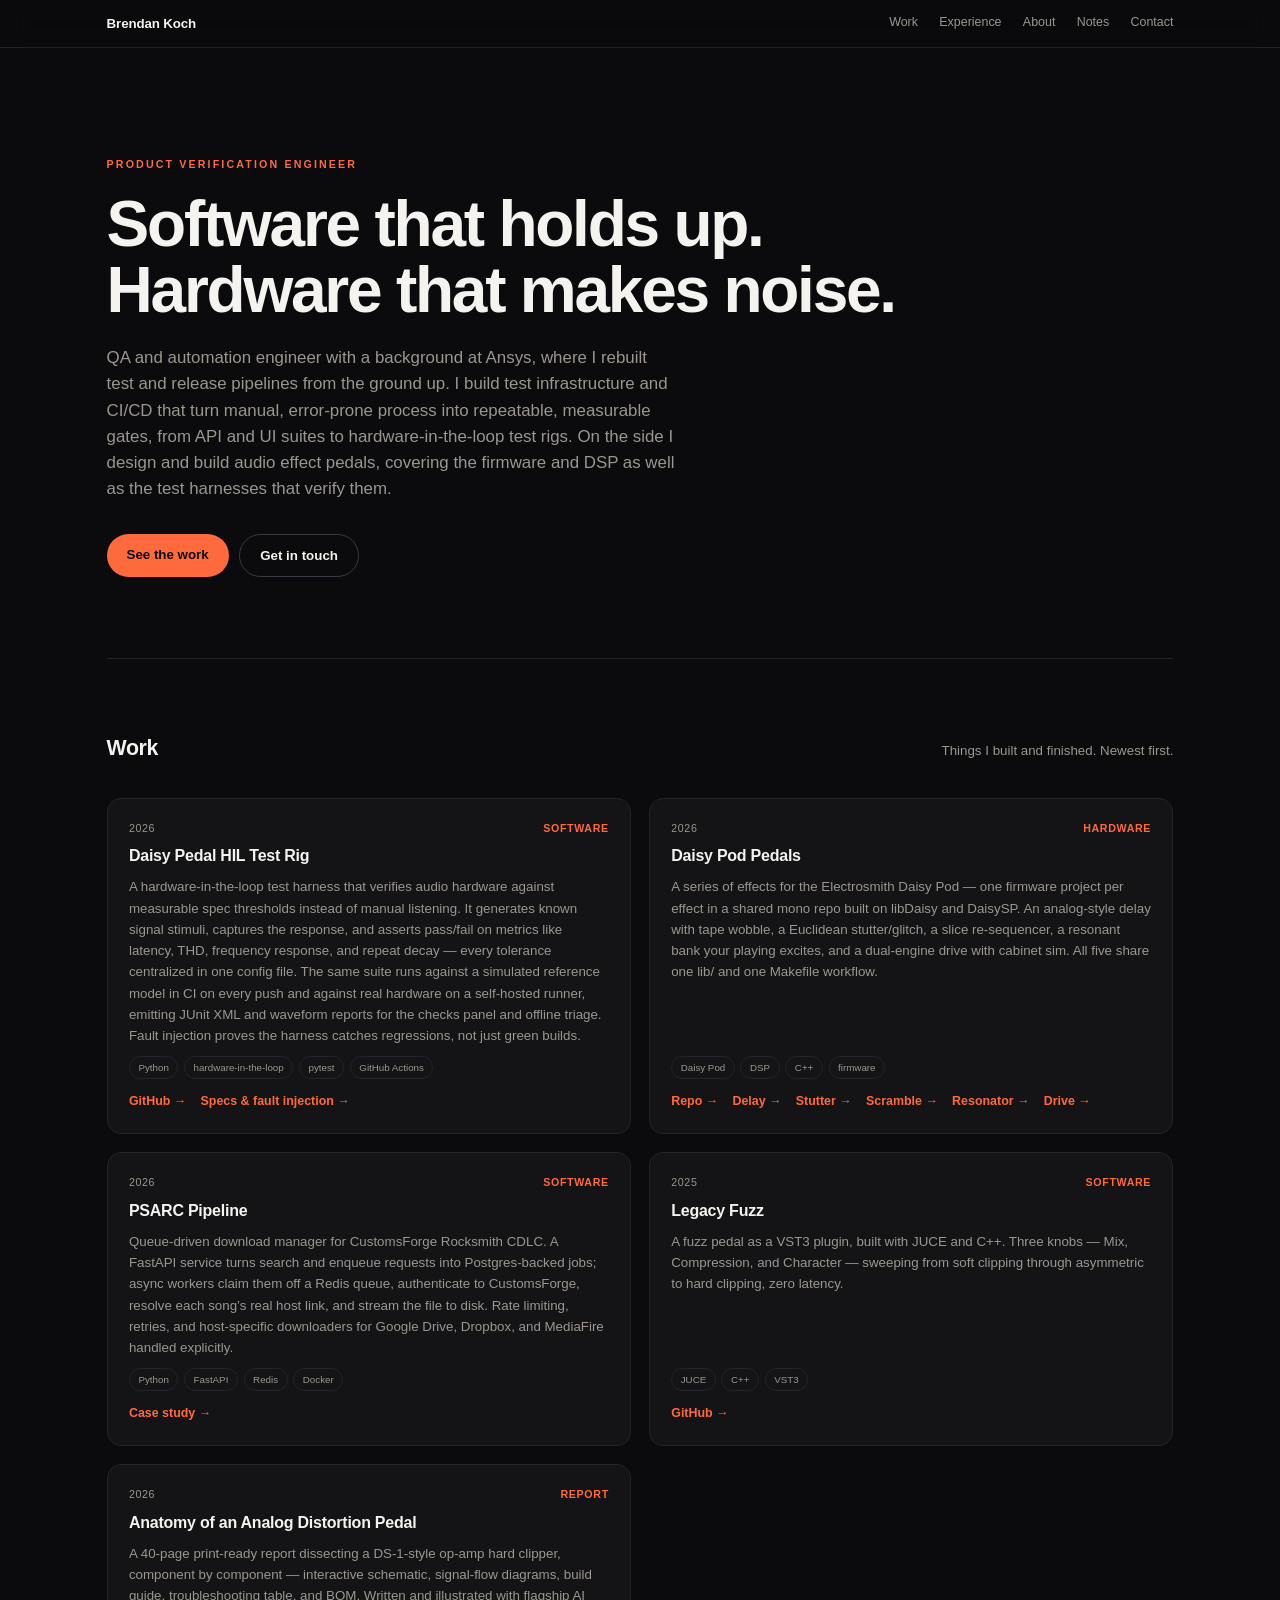
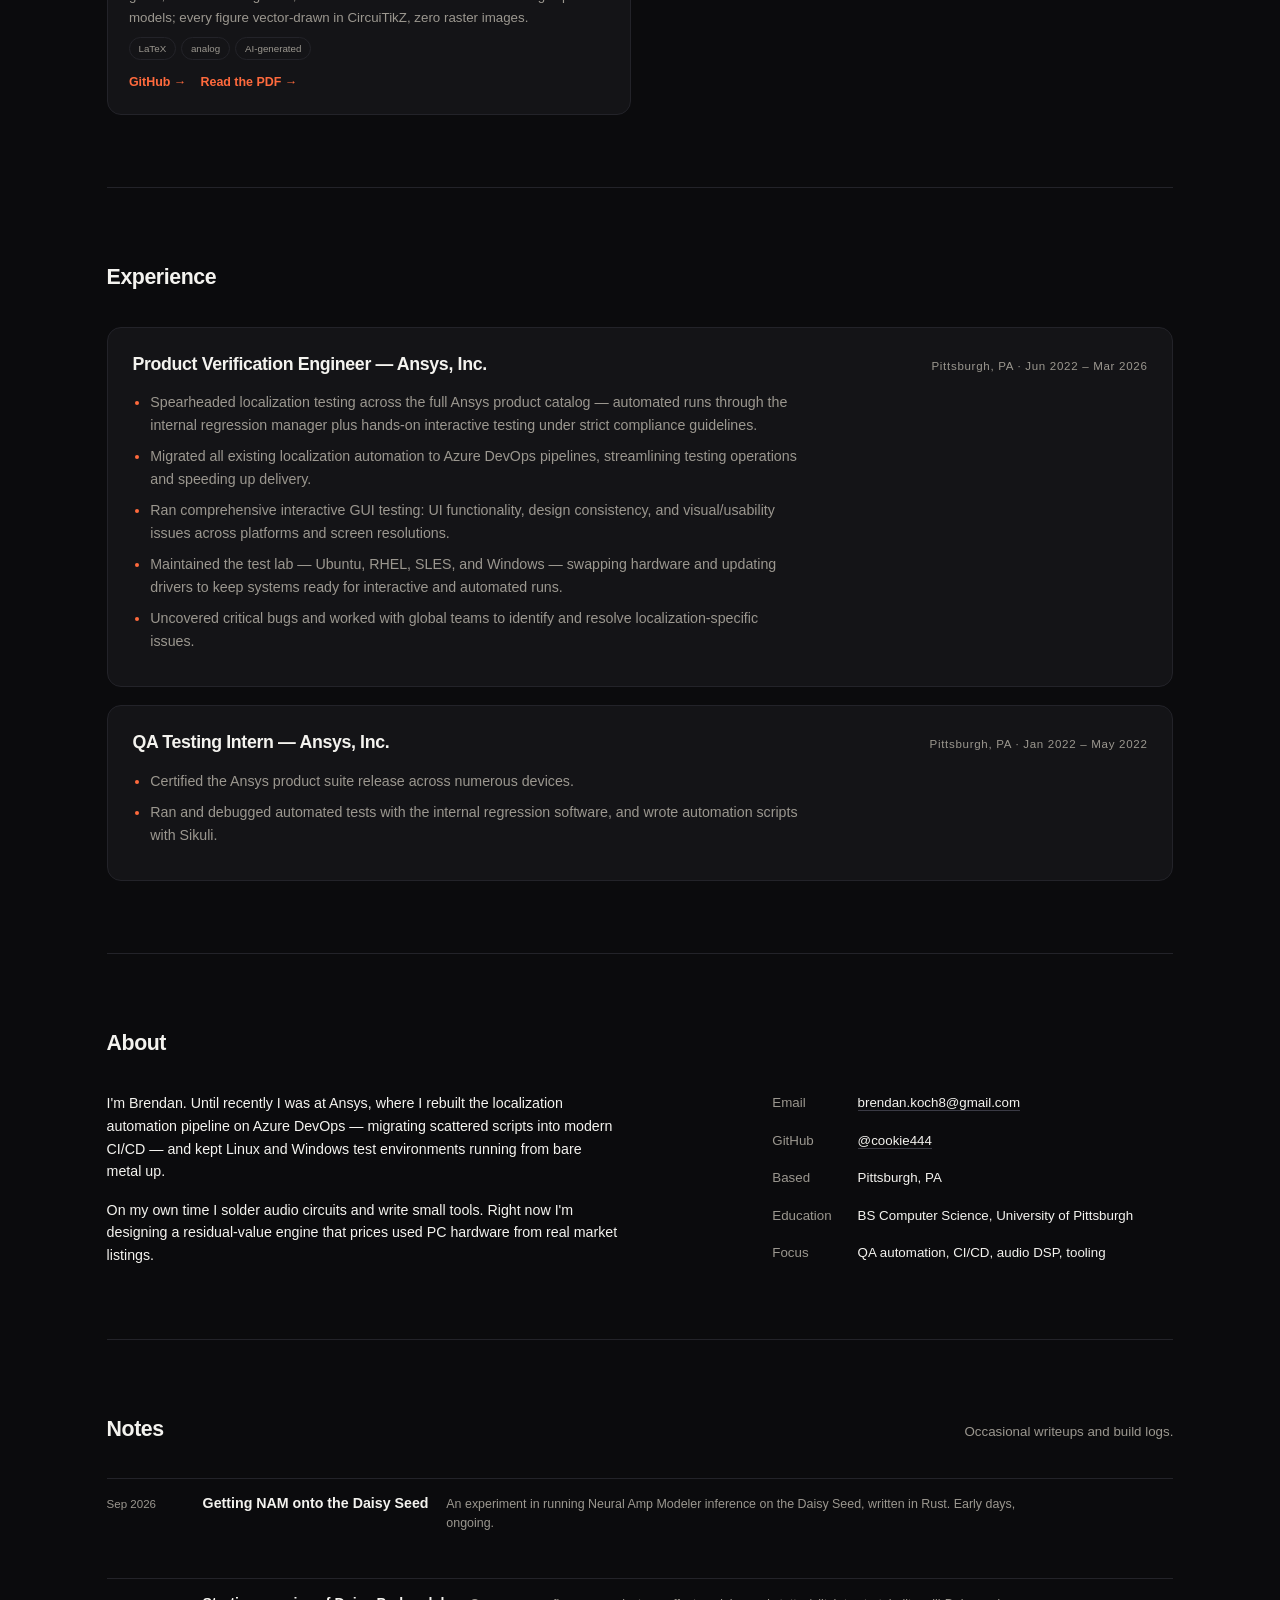
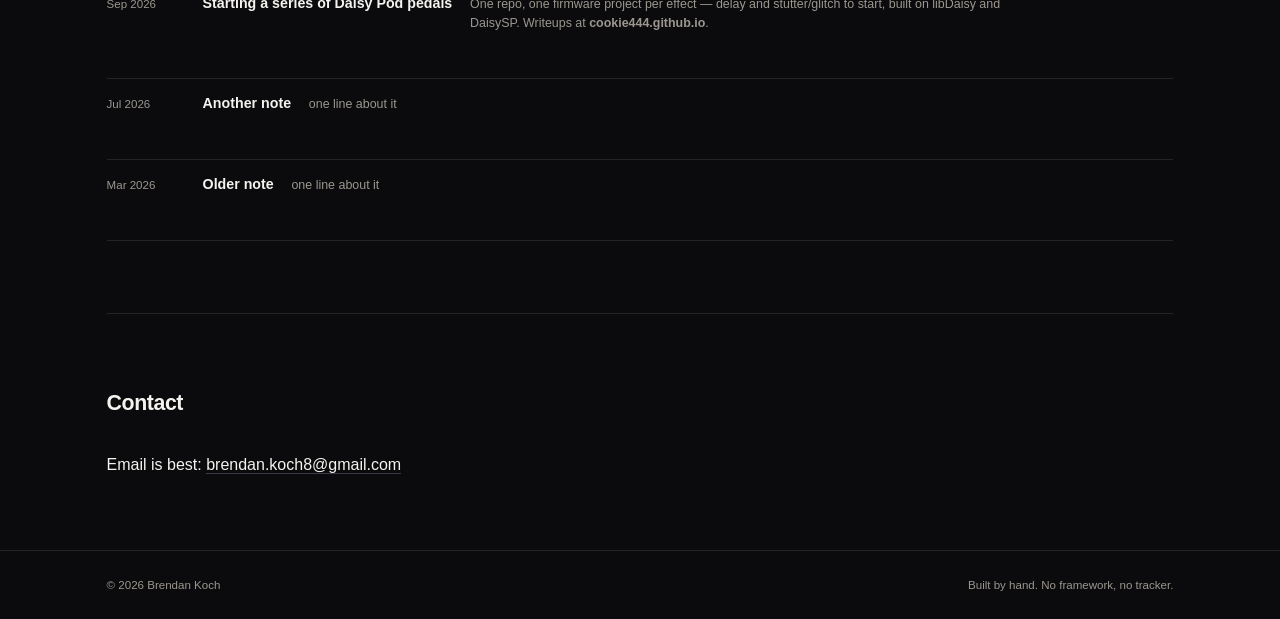
==== index.html @ c6eaf8fc "Add NAM on Daisy Seed note" ====
<!DOCTYPE html>
<html lang="en">
<head>
<meta charset="UTF-8">
<meta name="viewport" content="width=device-width, initial-scale=1">
<title>Brendan Koch</title>
<meta name="description" content="Portfolio of Brendan Koch — QA and automation engineer, pedal builder, toolmaker.">
<link rel="icon" href="data:image/svg+xml,<svg xmlns='http://www.w3.org/2000/svg' viewBox='0 0 32 32'><rect width='32' height='32' rx='7' fill='%23ff6a3d'/><text x='16' y='23' font-size='18' font-family='Arial' font-weight='700' text-anchor='middle' fill='%230b0b0d'>B</text></svg>">
<link rel="stylesheet" href="style.css">
</head>
<body>

<header class="topbar">
  <div class="topbar-inner">
    <a class="brand" href="#top">Brendan Koch</a>
    <nav class="nav">
      <a href="#work">Work</a>
      <a href="#experience">Experience</a>
      <a href="#about">About</a>
      <a href="#notes">Notes</a>
      <a href="#contact">Contact</a>
    </nav>
  </div>
</header>

<main id="top">

  <section class="hero">
    <p class="eyebrow">Product verification engineer</p>
    <h1>Software that holds up.<br>Hardware that makes noise.</h1>
    <p class="sub">QA and automation engineer with a background at Ansys, where I rebuilt test and release pipelines from the ground up. I build test infrastructure and CI/CD that turn manual, error-prone process into repeatable, measurable gates, from API and UI suites to hardware-in-the-loop test rigs. On the side I design and build audio effect pedals, covering the firmware and DSP as well as the test harnesses that verify them.</p>
    <div class="cta">
      <a class="btn solid" href="#work">See the work</a>
      <a class="btn ghost" href="mailto:brendan.koch8@gmail.com">Get in touch</a>
    </div>
  </section>

  <section id="work" class="section">
    <div class="section-head">
      <h2>Work</h2>
      <p class="section-sub">Things I built and finished. Newest first.</p>
    </div>

    <div class="grid">

      <article class="card">
        <div class="card-top">
          <p class="year">2026</p>
          <p class="kind">Software</p>
        </div>
        <h3>Daisy Pedal HIL Test Rig</h3>
        <p class="blurb">A hardware-in-the-loop test harness that verifies audio hardware against measurable spec thresholds instead of manual listening. It generates known signal stimuli, captures the response, and asserts pass/fail on metrics like latency, THD, frequency response, and repeat decay &mdash; every tolerance centralized in one config file. The same suite runs against a simulated reference model in CI on every push and against real hardware on a self-hosted runner, emitting JUnit XML and waveform reports for the checks panel and offline triage. Fault injection proves the harness catches regressions, not just green builds.</p>
        <p class="meta"><span class="tag">Python</span><span class="tag">hardware-in-the-loop</span><span class="tag">pytest</span><span class="tag">GitHub Actions</span></p>
        <p class="links"><a href="https://github.com/cookie444/daisy-pedal-test-harness">GitHub</a><a href="https://github.com/cookie444/daisy-pedal-test-harness/blob/main/README.md">Specs &amp; fault injection</a></p>
      </article>

      <article class="card">
        <div class="card-top">
          <p class="year">2026</p>
          <p class="kind">Hardware</p>
        </div>
        <h3>Daisy Pod Pedals</h3>
        <p class="blurb">A series of effects for the Electrosmith Daisy Pod &mdash; one firmware project per effect in a shared mono repo built on libDaisy and DaisySP. An analog-style delay with tape wobble, a Euclidean stutter/glitch, a slice re-sequencer, a resonant bank your playing excites, and a dual-engine drive with cabinet sim. All five share one lib/ and one Makefile workflow.</p>
        <p class="meta"><span class="tag">Daisy Pod</span><span class="tag">DSP</span><span class="tag">C++</span><span class="tag">firmware</span></p>
        <p class="links"><a href="https://github.com/cookie444/Daisy-Pod-Projects">Repo</a><a href="https://github.com/cookie444/Daisy-Pod-Projects/tree/main/delay">Delay</a><a href="https://github.com/cookie444/Daisy-Pod-Projects/tree/main/stutter-glitch">Stutter</a><a href="https://github.com/cookie444/Daisy-Pod-Projects/tree/main/buffer-scramble">Scramble</a><a href="https://github.com/cookie444/Daisy-Pod-Projects/tree/main/specter-resonator">Resonator</a><a href="https://github.com/cookie444/Daisy-Pod-Projects/tree/main/legacy-harmonic-saturator">Drive</a></p>
      </article>

      <article class="card">
        <div class="card-top">
          <p class="year">2026</p>
          <p class="kind">Software</p>
        </div>
        <h3>PSARC Pipeline</h3>
        <p class="blurb">Queue-driven download manager for CustomsForge Rocksmith CDLC. A FastAPI service turns search and enqueue requests into Postgres-backed jobs; async workers claim them off a Redis queue, authenticate to CustomsForge, resolve each song&rsquo;s real host link, and stream the file to disk. Rate limiting, retries, and host-specific downloaders for Google Drive, Dropbox, and MediaFire handled explicitly.</p>
        <p class="meta"><span class="tag">Python</span><span class="tag">FastAPI</span><span class="tag">Redis</span><span class="tag">Docker</span></p>
        <p class="links"><a href="work/psarc-pipeline.html">Case study</a></p>
      </article>

      <article class="card">
        <div class="card-top">
          <p class="year">2025</p>
          <p class="kind">Software</p>
        </div>
        <h3>Legacy Fuzz</h3>
        <p class="blurb">A fuzz pedal as a VST3 plugin, built with JUCE and C++. Three knobs &mdash; Mix, Compression, and Character &mdash; sweeping from soft clipping through asymmetric to hard clipping, zero latency.</p>
        <p class="meta"><span class="tag">JUCE</span><span class="tag">C++</span><span class="tag">VST3</span></p>
        <p class="links"><a href="https://github.com/cookie444/Legacy-Fuzz">GitHub</a></p>
      </article>

      <article class="card">
        <div class="card-top">
          <p class="year">2026</p>
          <p class="kind">Report</p>
        </div>
        <h3>Anatomy of an Analog Distortion Pedal</h3>
        <p class="blurb">A 40-page print-ready report dissecting a DS-1-style op-amp hard clipper, component by component &mdash; interactive schematic, signal-flow diagrams, build guide, troubleshooting table, and BOM. Written and illustrated with flagship AI models; every figure vector-drawn in CircuiTikZ, zero raster images.</p>
        <p class="meta"><span class="tag">LaTeX</span><span class="tag">analog</span><span class="tag">AI-generated</span></p>
        <p class="links"><a href="https://github.com/cookie444/Interactive-Distortion-Pedal-Build-and-Analysis">GitHub</a><a href="https://github.com/cookie444/Interactive-Distortion-Pedal-Build-and-Analysis/blob/main/main.pdf">Read the PDF</a></p>
      </article>

    </div>
  </section>

  <section id="experience" class="section">
    <div class="section-head">
      <h2>Experience</h2>
    </div>
    <article class="job">
      <div class="job-head">
        <h3>Product Verification Engineer &mdash; Ansys, Inc.</h3>
        <p class="year">Pittsburgh, PA &middot; Jun 2022 &ndash; Mar 2026</p>
      </div>
      <ul class="job-list">
        <li>Spearheaded localization testing across the full Ansys product catalog &mdash; automated runs through the internal regression manager plus hands-on interactive testing under strict compliance guidelines.</li>
        <li>Migrated all existing localization automation to Azure DevOps pipelines, streamlining testing operations and speeding up delivery.</li>
        <li>Ran comprehensive interactive GUI testing: UI functionality, design consistency, and visual/usability issues across platforms and screen resolutions.</li>
        <li>Maintained the test lab &mdash; Ubuntu, RHEL, SLES, and Windows &mdash; swapping hardware and updating drivers to keep systems ready for interactive and automated runs.</li>
        <li>Uncovered critical bugs and worked with global teams to identify and resolve localization-specific issues.</li>
      </ul>
    </article>

    <article class="job">
      <div class="job-head">
        <h3>QA Testing Intern &mdash; Ansys, Inc.</h3>
        <p class="year">Pittsburgh, PA &middot; Jan 2022 &ndash; May 2022</p>
      </div>
      <ul class="job-list">
        <li>Certified the Ansys product suite release across numerous devices.</li>
        <li>Ran and debugged automated tests with the internal regression software, and wrote automation scripts with Sikuli.</li>
      </ul>
    </article>
  </section>

  <section id="about" class="section">
    <div class="section-head">
      <h2>About</h2>
    </div>
    <div class="about-cols">
      <div class="prose">
        <p>I'm Brendan. Until recently I was at Ansys, where I rebuilt the localization automation pipeline on Azure DevOps &mdash; migrating scattered scripts into modern CI/CD &mdash; and kept Linux and Windows test environments running from bare metal up.</p>
        <p>On my own time I solder audio circuits and write small tools. Right now I'm designing a residual-value engine that prices used PC hardware from real market listings.</p>
      </div>
      <dl class="facts">
        <div><dt>Email</dt><dd><a href="mailto:brendan.koch8@gmail.com">brendan.koch8@gmail.com</a></dd></div>
        <div><dt>GitHub</dt><dd><a href="https://github.com/cookie444">@cookie444</a></dd></div>
        <div><dt>Based</dt><dd>Pittsburgh, PA</dd></div>
        <div><dt>Education</dt><dd>BS Computer Science, University of Pittsburgh</dd></div>
        <div><dt>Focus</dt><dd>QA automation, CI/CD, audio DSP, tooling</dd></div>
      </dl>
    </div>
  </section>

  <section id="notes" class="section">
    <div class="section-head">
      <h2>Notes</h2>
      <p class="section-sub">Occasional writeups and build logs.</p>
    </div>
    <ul class="notes">
      <!-- ADD: newest first. -->
      <li><span class="date">Sep 2026</span><a href="https://github.com/cookie444/nam-daisy-rs">Getting NAM onto the Daisy Seed</a><span class="sub">An experiment in running Neural Amp Modeler inference on the Daisy Seed, written in Rust. Early days, ongoing.</span></li>
      <li><span class="date">Sep 2026</span><a href="https://github.com/cookie444/Daisy-Pod-Projects">Starting a series of Daisy Pod pedals</a><span class="sub">One repo, one firmware project per effect &mdash; delay and stutter/glitch to start, built on libDaisy and DaisySP. Writeups at <a href="https://cookie444.github.io/">cookie444.github.io</a>.</span></li>
      <li><span class="date">Jul 2026</span><a href="#">Another note</a><span class="sub">one line about it</span></li>
      <li><span class="date">Mar 2026</span><a href="#">Older note</a><span class="sub">one line about it</span></li>
    </ul>
  </section>

  <section id="contact" class="section">
    <div class="section-head">
      <h2>Contact</h2>
    </div>
    <p class="contact-line">Email is best: <a href="mailto:brendan.koch8@gmail.com">brendan.koch8@gmail.com</a></p>
  </section>

</main>

<footer class="footer">
  <div class="footer-inner">
    <p>&copy; 2026 Brendan Koch</p>
    <p>Built by hand. No framework, no tracker.</p>
  </div>
</footer>

<script src="fit.js"></script>
</body>
</html>
---- style.css ----
:root {
  --bg: #0b0b0d;
  --panel: #141417;
  --panel-hover: #17171b;
  --line: #232329;
  --line-bright: #3a3a44;
  --text: #f4f3ef;
  --soft: #9b978f;
  --accent: #ff6a3d;
  --accent-dim: rgba(255, 106, 61, 0.12);
  --sans: -apple-system, BlinkMacSystemFont, "Segoe UI", Roboto, Helvetica, Arial, sans-serif;
  --scale: 1;
  --cols: 3;
}

* { box-sizing: border-box; }

html {
  -webkit-text-size-adjust: 100%;
  font-size: calc(16px * var(--scale, 1));
  scroll-behavior: smooth;
}

body {
  margin: 0;
  background: var(--bg);
  color: var(--text);
  font-family: var(--sans);
  font-size: 1rem;
  line-height: 1.6;
  -webkit-font-smoothing: antialiased;
}

::selection { background: var(--accent-dim); color: var(--accent); }

a {
  color: inherit;
  text-decoration: none;
  transition: color 0.15s ease;
}

a:hover { color: var(--accent); }
a:focus-visible { outline: 2px solid var(--accent); outline-offset: 3px; border-radius: 2px; }

/* ---------- top bar ---------- */

.topbar {
  position: sticky;
  top: 0;
  z-index: 10;
  background: rgba(11, 11, 13, 0.72);
  -webkit-backdrop-filter: blur(14px);
  backdrop-filter: blur(14px);
  border-bottom: 1px solid var(--line);
}

.topbar-inner {
  max-width: 80rem;
  margin: 0 auto;
  padding: 0.9rem clamp(1.25rem, 3vw, 2.5rem);
  display: flex;
  align-items: center;
  justify-content: space-between;
  gap: 1.5rem;
}

.brand {
  font-size: 0.9375rem;
  font-weight: 650;
  letter-spacing: -0.01em;
}

.nav {
  display: flex;
  gap: 1.5rem;
  font-size: 0.875rem;
  color: var(--soft);
}

.nav a:hover { color: var(--text); }

/* ---------- layout ---------- */

main, .footer-inner {
  max-width: 80rem;
  margin: 0 auto;
  padding-left: clamp(1.25rem, 3vw, 2.5rem);
  padding-right: clamp(1.25rem, 3vw, 2.5rem);
}

/* ---------- hero ---------- */

.hero { padding: clamp(5rem, 12vh, 9rem) 0 clamp(4rem, 9vh, 7rem); }

.eyebrow {
  margin: 0 0 1.25rem;
  font-size: 0.75rem;
  font-weight: 600;
  letter-spacing: 0.2em;
  text-transform: uppercase;
  color: var(--accent);
}

h1 {
  margin: 0 0 1.5rem;
  font-size: clamp(2.5rem, 5.5vw, 4.5rem);
  font-weight: 700;
  line-height: 1.04;
  letter-spacing: -0.035em;
}

.sub {
  margin: 0 0 2.25rem;
  max-width: 40rem;
  font-size: 1.1875rem;
  line-height: 1.55;
  color: var(--soft);
}

.cta { display: flex; flex-wrap: wrap; gap: 0.75rem; }

.btn {
  display: inline-block;
  padding: 0.7rem 1.4rem;
  border-radius: 999px;
  font-size: 0.9375rem;
  font-weight: 600;
  transition: background 0.15s ease, border-color 0.15s ease, color 0.15s ease;
}

.btn.solid { background: var(--accent); color: #0b0b0d; }
.btn.solid:hover { background: #ff8260; color: #0b0b0d; }

.btn.ghost { border: 1px solid var(--line-bright); color: var(--text); }
.btn.ghost:hover { border-color: var(--accent); color: var(--accent); }

/* ---------- sections ---------- */

.section {
  padding: clamp(3.5rem, 8vh, 6rem) 0;
  border-top: 1px solid var(--line);
  scroll-margin-top: 4rem;
}

.section-head {
  display: flex;
  align-items: baseline;
  justify-content: space-between;
  gap: 1.5rem;
  margin-bottom: 2.25rem;
}

h2 {
  margin: 0;
  font-size: 1.5rem;
  font-weight: 650;
  letter-spacing: -0.02em;
}

.section-sub { margin: 0; font-size: 0.9375rem; color: var(--soft); }

/* ---------- work grid ---------- */

.grid {
  display: grid;
  grid-template-columns: repeat(var(--cols, 3), minmax(0, 1fr));
  gap: 1.25rem;
}

.card {
  display: flex;
  flex-direction: column;
  gap: 0.65rem;
  background: var(--panel);
  border: 1px solid var(--line);
  border-radius: 14px;
  padding: 1.5rem;
  transition: transform 0.15s ease, border-color 0.15s ease, background 0.15s ease;
}

.card:hover {
  transform: translateY(-3px);
  border-color: var(--line-bright);
  background: var(--panel-hover);
}

.card-top {
  display: flex;
  justify-content: space-between;
  align-items: baseline;
}

.year, .kind {
  margin: 0;
  font-size: 0.75rem;
  letter-spacing: 0.06em;
  color: var(--soft);
}

.kind {
  text-transform: uppercase;
  font-weight: 600;
  color: var(--accent);
}

h3 {
  margin: 0;
  font-size: 1.125rem;
  font-weight: 650;
  letter-spacing: -0.015em;
  line-height: 1.3;
}

.blurb { margin: 0; font-size: 0.9375rem; color: var(--soft); flex: 1; }

.meta {
  display: flex;
  flex-wrap: wrap;
  gap: 0.4rem;
  margin: 0;
}

.tag {
  font-size: 0.6875rem;
  color: var(--soft);
  border: 1px solid var(--line);
  border-radius: 999px;
  padding: 0.2rem 0.6rem;
  white-space: nowrap;
}

.links {
  display: flex;
  gap: 1rem;
  margin: 0.25rem 0 0;
  font-size: 0.875rem;
  font-weight: 600;
}

.links a { color: var(--accent); }
.links a:hover { color: #ff8260; }
.links a::after { content: " \2192"; }

/* ---------- experience ---------- */

.job {
  background: var(--panel);
  border: 1px solid var(--line);
  border-radius: 14px;
  padding: 1.75rem;
}

.job-head {
  display: flex;
  flex-wrap: wrap;
  align-items: baseline;
  justify-content: space-between;
  gap: 0.5rem 1.5rem;
}

.job-head h3 {
  margin: 0;
  font-size: 1.25rem;
  font-weight: 650;
  letter-spacing: -0.02em;
}

.job-head .year {
  margin: 0;
  font-size: 0.8125rem;
  color: var(--soft);
  font-variant-numeric: tabular-nums;
}

.job-list {
  margin: 1.1rem 0 0;
  padding-left: 1.25rem;
  color: var(--soft);
}

.job-list li { margin-bottom: 0.6rem; max-width: 46rem; }
.job-list li::marker { color: var(--accent); }

.job + .job { margin-top: 1.25rem; }

@media (max-width: 560px) {
  .job { padding: 1.25rem; }
}

/* ---------- about ---------- */

.about-cols {
  display: grid;
  grid-template-columns: minmax(0, 1.5fr) minmax(0, 1fr);
  gap: clamp(2rem, 5vw, 5rem);
}

.prose p { margin: 0 0 1.1rem; max-width: 36rem; }
.prose p:last-child { margin-bottom: 0; }

.facts { margin: 0; display: grid; gap: 0.9rem; font-size: 0.9375rem; }
.facts div { display: grid; grid-template-columns: 5rem 1fr; gap: 1rem; }
.facts dt { color: var(--soft); }
.facts dd { margin: 0; }
.facts a { color: var(--text); border-bottom: 1px solid var(--line-bright); }
.facts a:hover { color: var(--accent); border-bottom-color: var(--accent); }

/* ---------- notes ---------- */

.notes { list-style: none; margin: 0; padding: 0; }

.notes li {
  display: flex;
  flex-wrap: wrap;
  align-items: baseline;
  gap: 1.25rem;
  padding: 0.9rem 0;
  border-bottom: 1px solid var(--line);
}

.notes li:first-child { border-top: 1px solid var(--line); }

.notes .date {
  min-width: 5.5rem;
  font-size: 0.8125rem;
  color: var(--soft);
  font-variant-numeric: tabular-nums;
}

.notes a { font-weight: 550; }
.notes .sub { color: var(--soft); font-size: 0.875rem; }

/* ---------- contact ---------- */

.contact-line { margin: 0; font-size: 1.125rem; }
.contact-line a { border-bottom: 1px solid var(--line-bright); }
.contact-line a:hover { border-bottom-color: var(--accent); }

/* ---------- case study pages ---------- */

.case-study .hero { padding-bottom: clamp(2.5rem, 6vh, 4rem); }

.meta-strip {
  display: grid;
  grid-template-columns: repeat(3, minmax(0, 1fr));
  gap: 1.5rem;
  margin: 2.5rem 0 0;
  padding: 1.5rem 0;
  border-top: 1px solid var(--line);
  border-bottom: 1px solid var(--line);
}

.meta-strip dt {
  font-size: 0.75rem;
  font-weight: 600;
  letter-spacing: 0.14em;
  text-transform: uppercase;
  color: var(--soft);
  margin-bottom: 0.3rem;
}

.meta-strip dd { margin: 0; font-size: 0.9375rem; }

.cs-section {
  padding: clamp(2.5rem, 6vh, 4rem) 0;
  border-top: 1px solid var(--line);
}

.cs-section h2 { margin-bottom: 1.25rem; }

.flow {
  background: var(--panel);
  border: 1px solid var(--line);
  border-radius: 14px;
  padding: 1.75rem;
  margin: 0 0 1.5rem;
}

.flow-row {
  display: flex;
  flex-wrap: wrap;
  align-items: center;
  gap: 0.75rem;
}

.node {
  display: inline-block;
  background: var(--bg);
  border: 1px solid var(--line-bright);
  border-radius: 10px;
  padding: 0.6rem 0.9rem;
  font-size: 0.875rem;
  font-weight: 600;
  line-height: 1.35;
  text-align: center;
}

.node-sub { font-weight: 400; font-size: 0.75rem; color: var(--soft); }

.arrow { color: var(--accent); font-weight: 600; }

.flow-note { margin: 1rem 0 0; font-size: 0.875rem; color: var(--soft); }

.code {
  background: var(--panel);
  border: 1px solid var(--line);
  border-radius: 10px;
  padding: 1.1rem 1.25rem;
  overflow-x: auto;
  font-size: 0.8125rem;
  line-height: 1.55;
  margin: 1.25rem 0;
}

.code code {
  font-family: "Cascadia Code", "SF Mono", Consolas, "Courier New", monospace;
  color: #d8d5cd;
}

.prose code {
  font-family: "Cascadia Code", "SF Mono", Consolas, "Courier New", monospace;
  font-size: 0.85em;
  background: var(--panel);
  border: 1px solid var(--line);
  border-radius: 5px;
  padding: 0.1em 0.35em;
}

.prose ul { margin: 0 0 1rem; padding-left: 1.25rem; color: var(--soft); }
.prose li { margin-bottom: 0.6rem; max-width: 38rem; }
.prose li strong, .prose p strong { color: var(--text); font-weight: 600; }

.cs-note {
  border-left: 3px solid var(--accent);
  padding-left: 1rem;
  color: var(--soft);
  font-size: 0.9375rem;
}

.back-link { padding: 0 0 4rem; font-size: 0.9375rem; font-weight: 600; }
.back-link a { color: var(--accent); }
.back-link a:hover { color: #ff8260; }

@media (max-width: 700px) {
  .meta-strip { grid-template-columns: 1fr; gap: 1rem; }
  .flow-row { flex-direction: column; align-items: stretch; }
  .arrow { transform: rotate(90deg); text-align: center; }
  .node { text-align: left; }
}

/* ---------- footer ---------- */

.footer { border-top: 1px solid var(--line); }

.footer-inner {
  display: flex;
  flex-wrap: wrap;
  justify-content: space-between;
  gap: 0.5rem 1.5rem;
  padding-top: 1.75rem;
  padding-bottom: 1.75rem;
  font-size: 0.8125rem;
  color: var(--soft);
}

.footer-inner p { margin: 0; }

/* ---------- narrow / portrait ---------- */

@media (max-width: 860px) {
  .about-cols { grid-template-columns: 1fr; gap: 2.25rem; }
  .section-head { flex-direction: column; gap: 0.5rem; margin-bottom: 1.75rem; }
  .sub { font-size: 1.0625rem; }
}

@media (max-width: 560px) {
  .grid { grid-template-columns: 1fr; }
  .nav { gap: 1rem; }
  .card { padding: 1.25rem; }
}

@media (prefers-reduced-motion: reduce) {
  html { scroll-behavior: auto; }
  * { transition: none !important; }
}
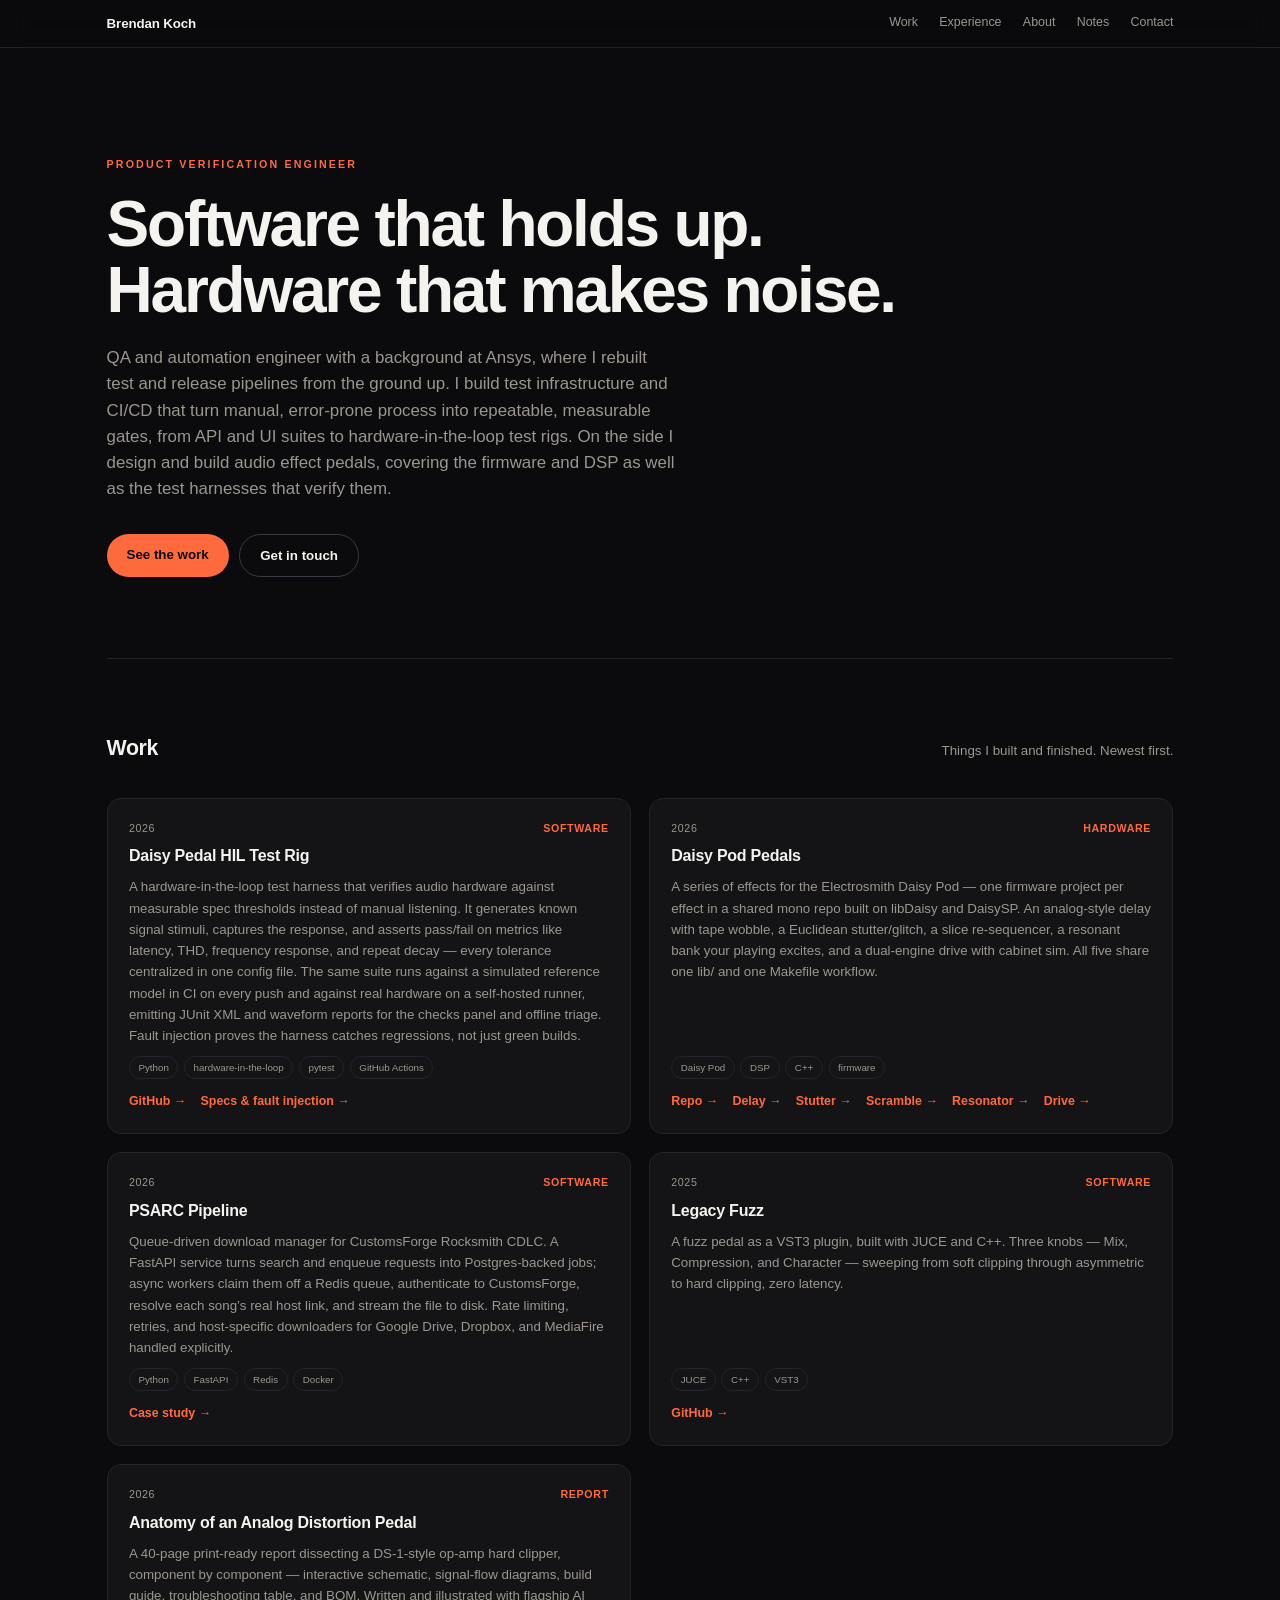
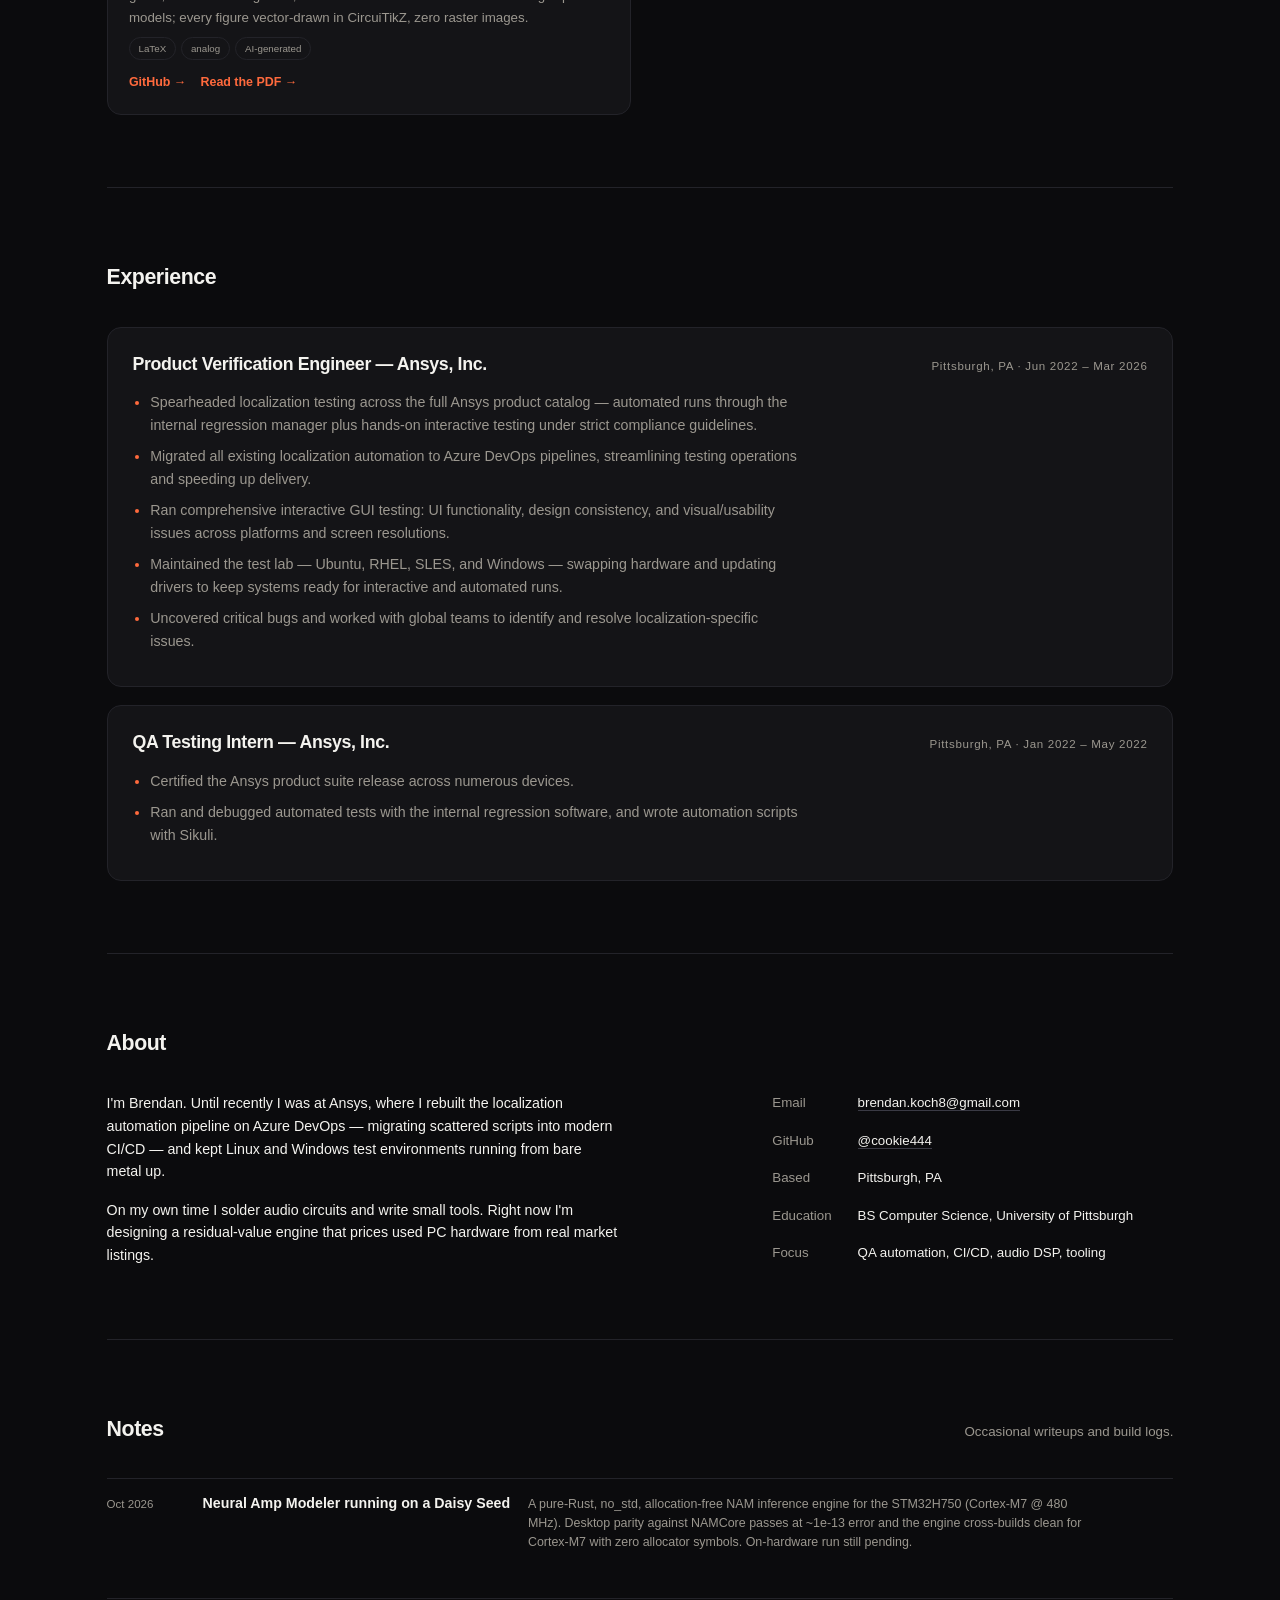
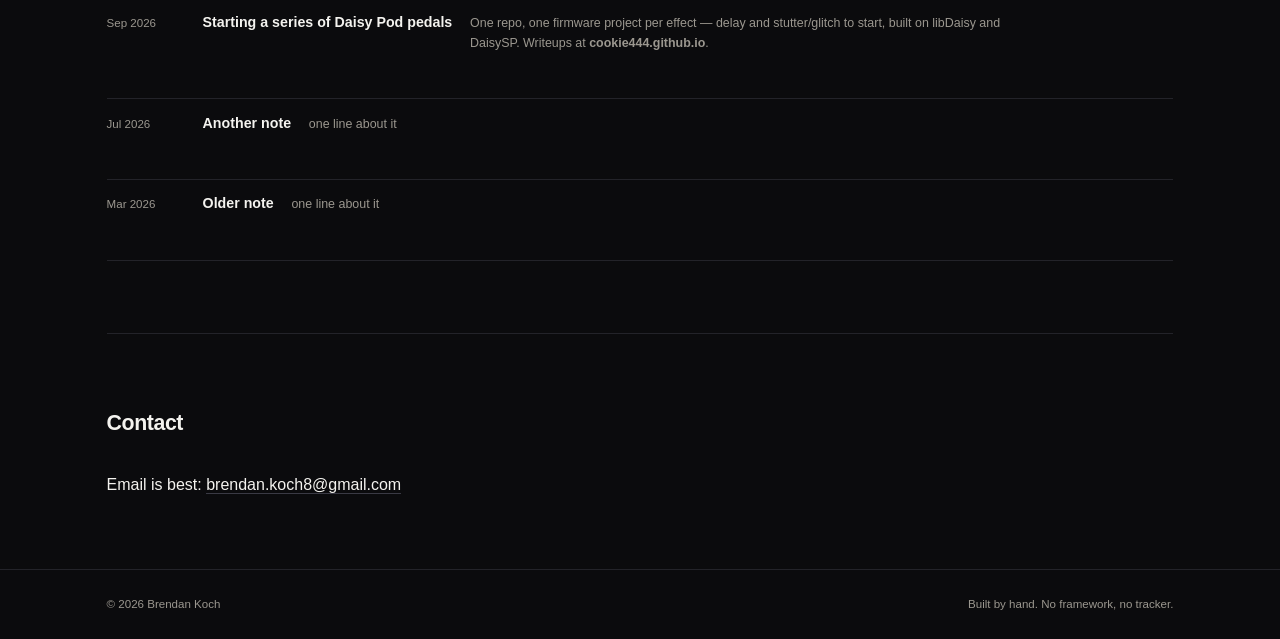
==== commit 09e264ee: "Update NAM-on-Daisy note to latest status" ====
--- a/index.html
+++ b/index.html
@@ -157,7 +157,7 @@
     </div>
     <ul class="notes">
       <!-- ADD: newest first. -->
-      <li><span class="date">Sep 2026</span><a href="https://github.com/cookie444/nam-daisy-rs">Getting NAM onto the Daisy Seed</a><span class="sub">An experiment in running Neural Amp Modeler inference on the Daisy Seed, written in Rust. Early days, ongoing.</span></li>
+      <li><span class="date">Oct 2026</span><a href="https://github.com/cookie444/nam-daisy-rs">Neural Amp Modeler running on a Daisy Seed</a><span class="sub">A pure-Rust, no_std, allocation-free NAM inference engine for the STM32H750 (Cortex-M7 @ 480 MHz). Desktop parity against NAMCore passes at ~1e-13 error and the engine cross-builds clean for Cortex-M7 with zero allocator symbols. On-hardware run still pending.</span></li>
       <li><span class="date">Sep 2026</span><a href="https://github.com/cookie444/Daisy-Pod-Projects">Starting a series of Daisy Pod pedals</a><span class="sub">One repo, one firmware project per effect &mdash; delay and stutter/glitch to start, built on libDaisy and DaisySP. Writeups at <a href="https://cookie444.github.io/">cookie444.github.io</a>.</span></li>
       <li><span class="date">Jul 2026</span><a href="#">Another note</a><span class="sub">one line about it</span></li>
       <li><span class="date">Mar 2026</span><a href="#">Older note</a><span class="sub">one line about it</span></li>
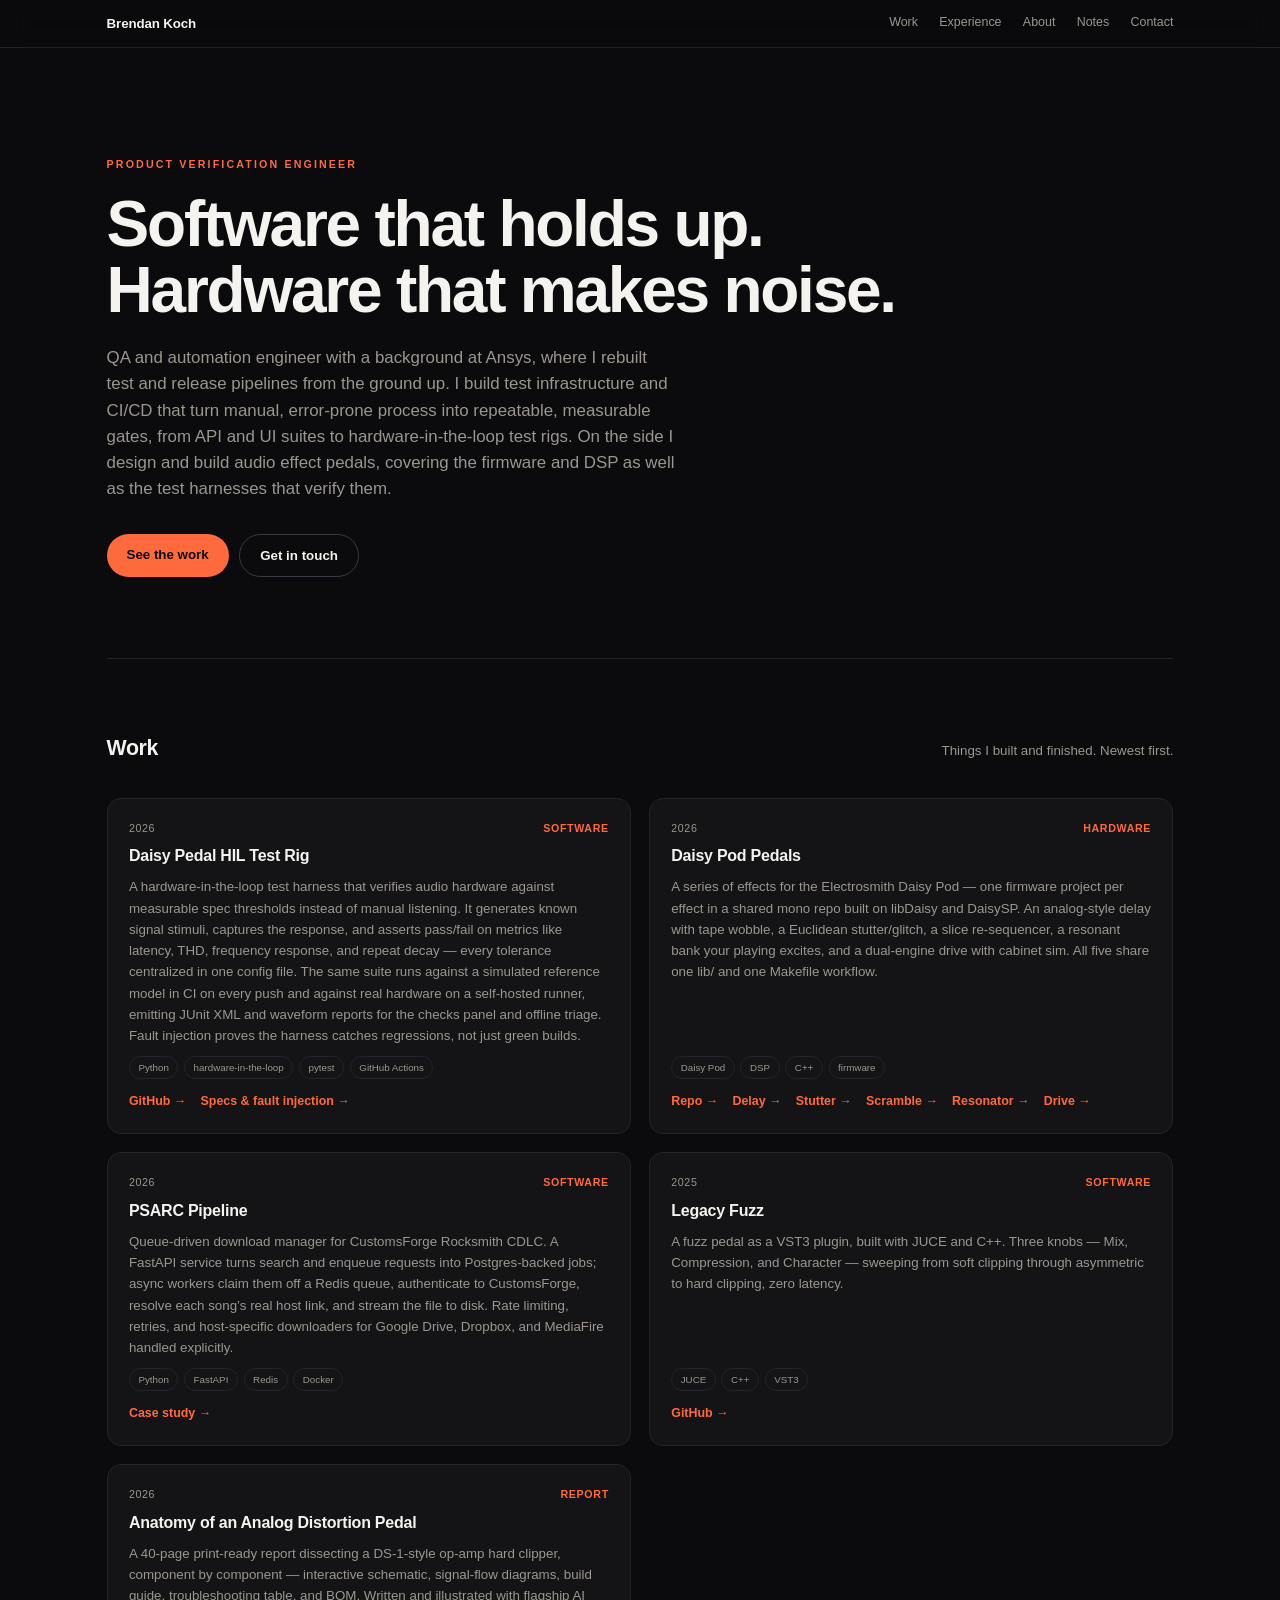
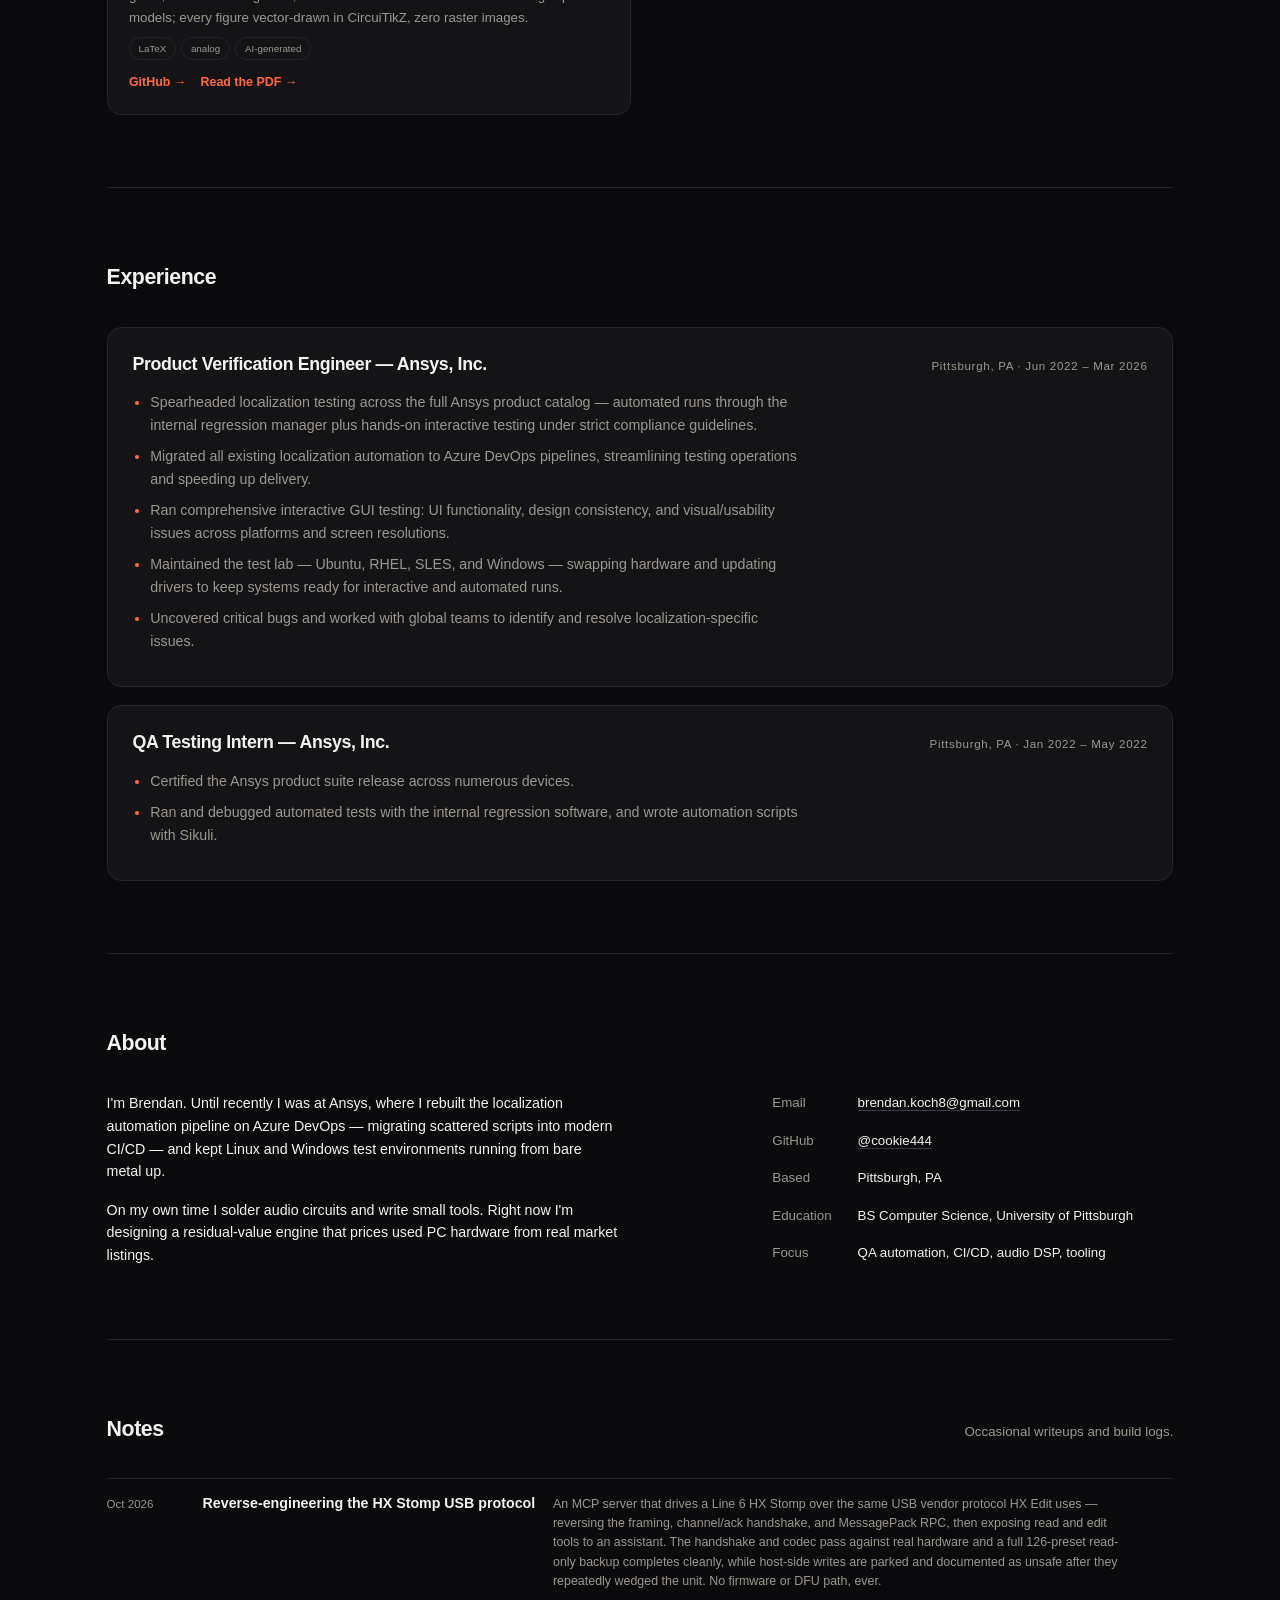
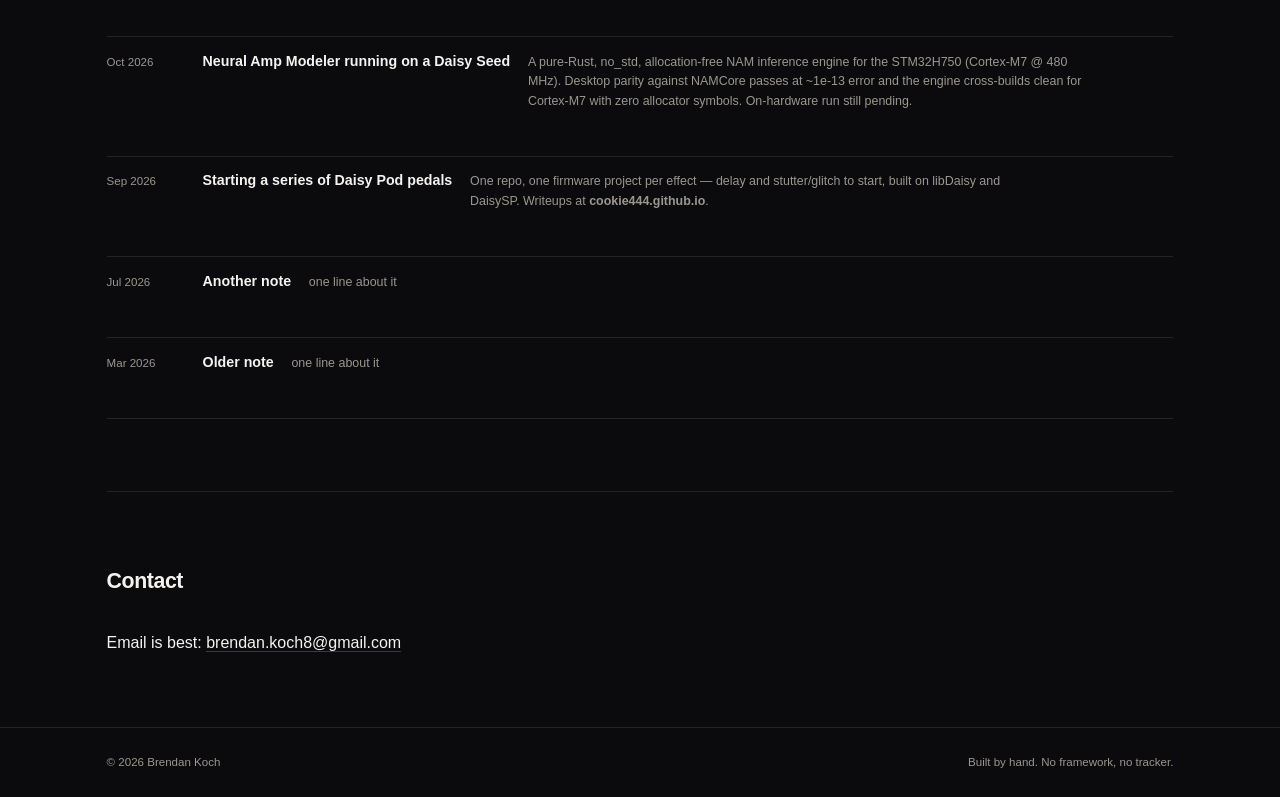
==== commit 781d8348: "Notes: reverse-engineering the HX Stomp USB protocol (MCP server)" ====
--- a/index.html
+++ b/index.html
@@ -157,6 +157,7 @@
     </div>
     <ul class="notes">
       <!-- ADD: newest first. -->
+      <li><span class="date">Oct 2026</span><a href="https://github.com/cookie444/HX-Stomp-MCP">Reverse-engineering the HX Stomp USB protocol</a><span class="sub">An MCP server that drives a Line 6 HX Stomp over the same USB vendor protocol HX Edit uses &mdash; reversing the framing, channel/ack handshake, and MessagePack RPC, then exposing read and edit tools to an assistant. The handshake and codec pass against real hardware and a full 126-preset read-only backup completes cleanly, while host-side writes are parked and documented as unsafe after they repeatedly wedged the unit. No firmware or DFU path, ever.</span></li>
       <li><span class="date">Oct 2026</span><a href="https://github.com/cookie444/nam-daisy-rs">Neural Amp Modeler running on a Daisy Seed</a><span class="sub">A pure-Rust, no_std, allocation-free NAM inference engine for the STM32H750 (Cortex-M7 @ 480 MHz). Desktop parity against NAMCore passes at ~1e-13 error and the engine cross-builds clean for Cortex-M7 with zero allocator symbols. On-hardware run still pending.</span></li>
       <li><span class="date">Sep 2026</span><a href="https://github.com/cookie444/Daisy-Pod-Projects">Starting a series of Daisy Pod pedals</a><span class="sub">One repo, one firmware project per effect &mdash; delay and stutter/glitch to start, built on libDaisy and DaisySP. Writeups at <a href="https://cookie444.github.io/">cookie444.github.io</a>.</span></li>
       <li><span class="date">Jul 2026</span><a href="#">Another note</a><span class="sub">one line about it</span></li>
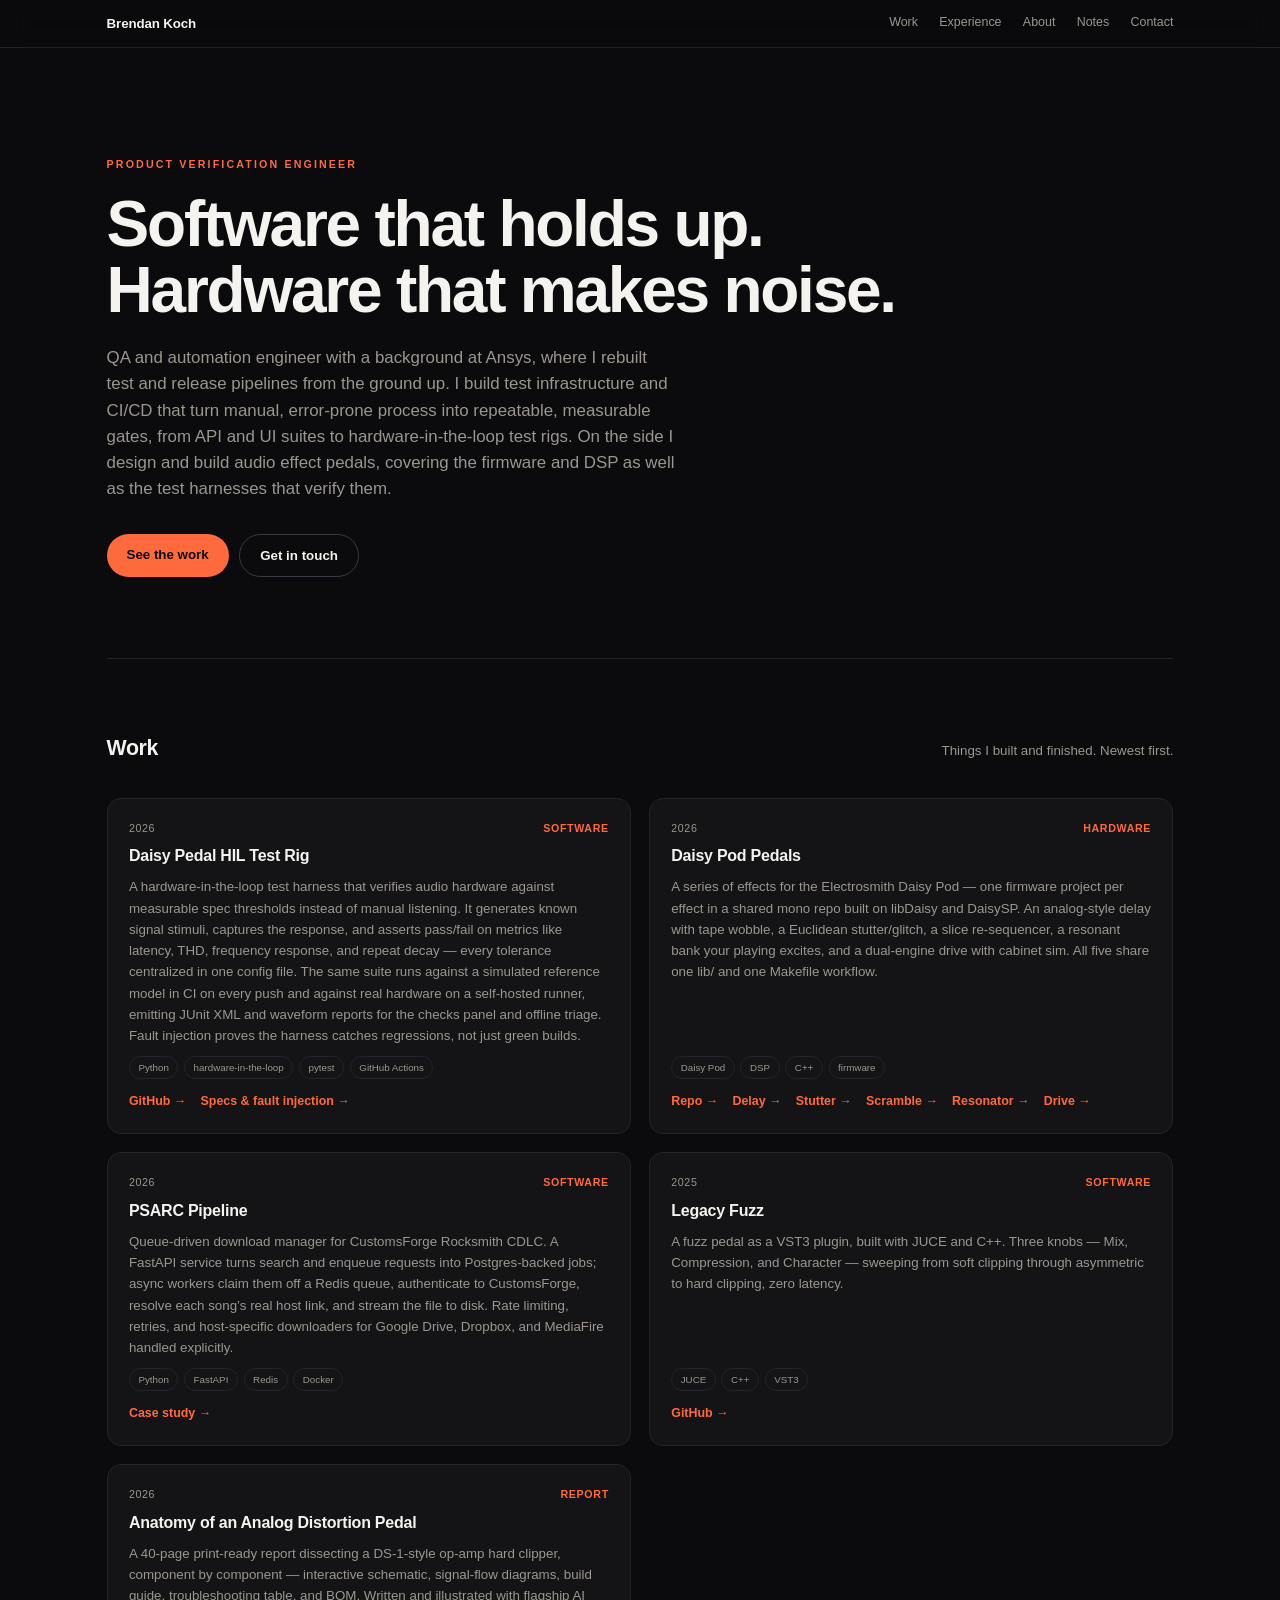
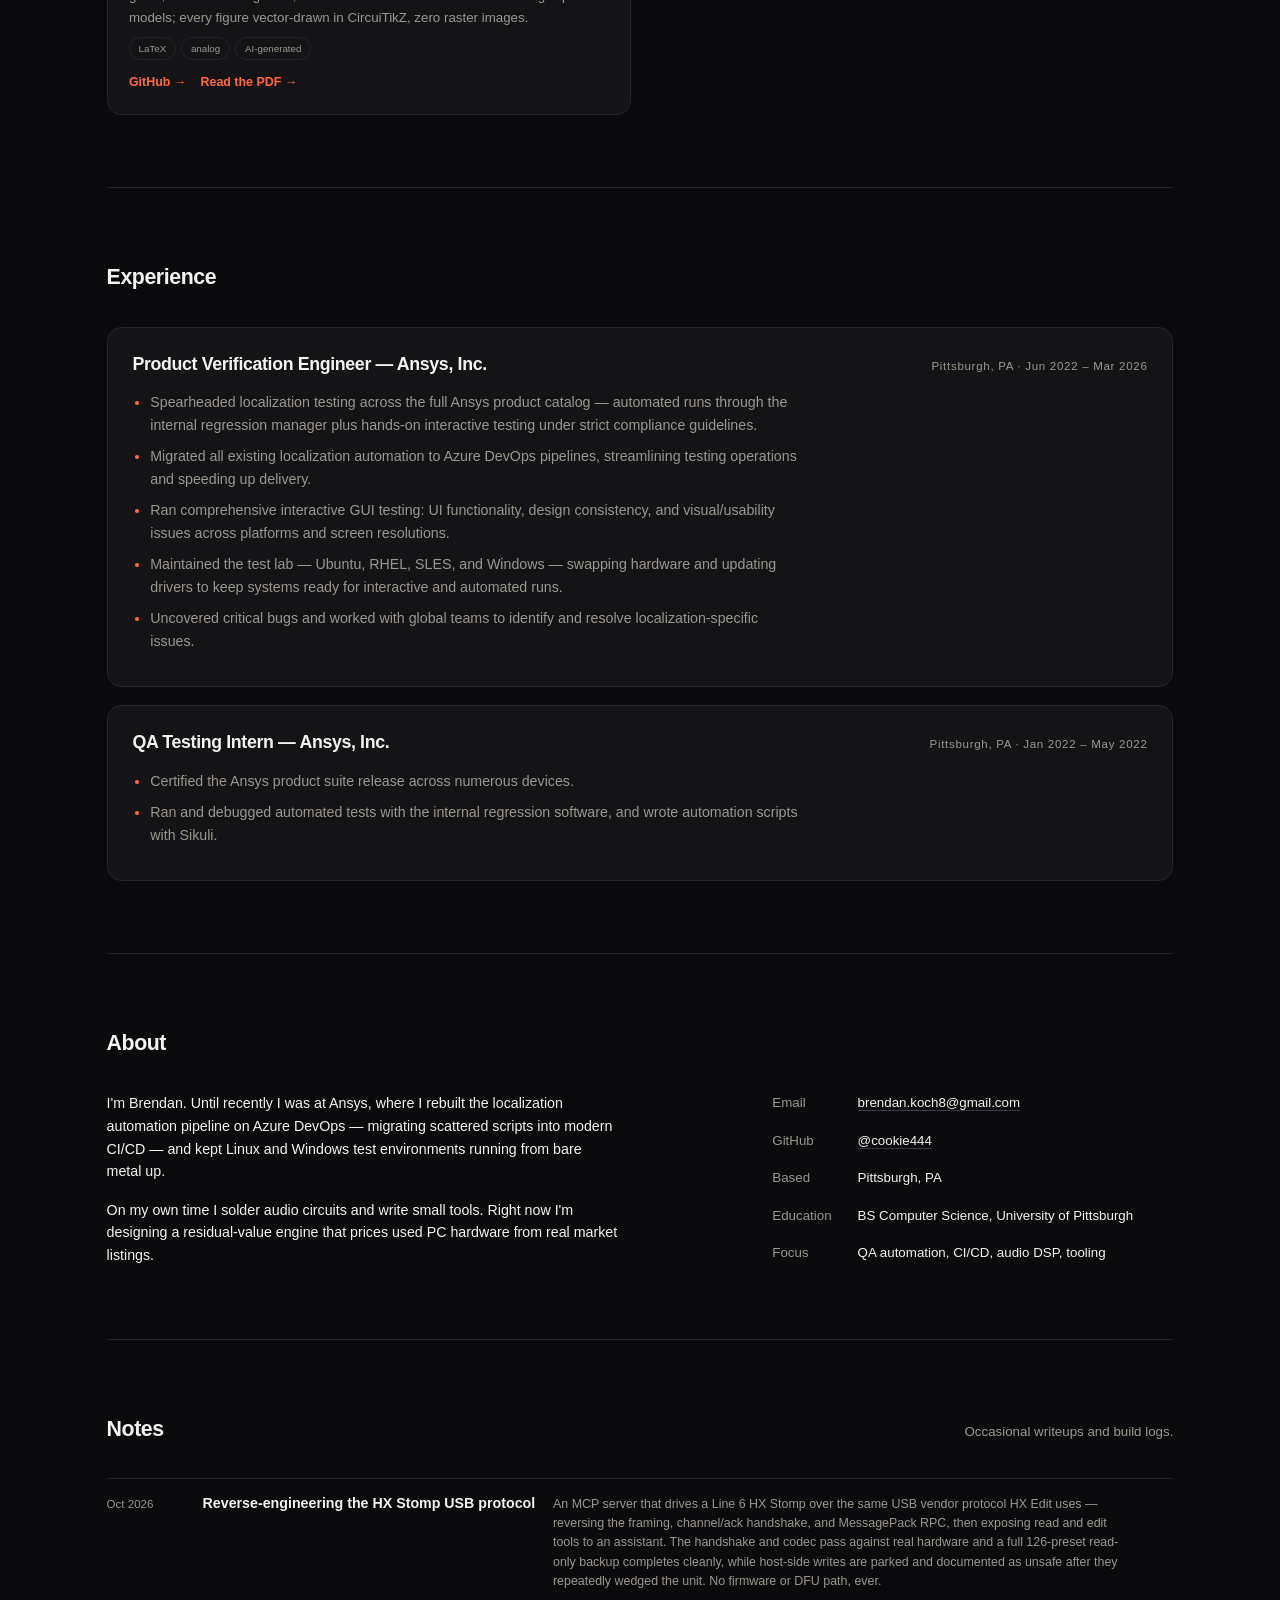
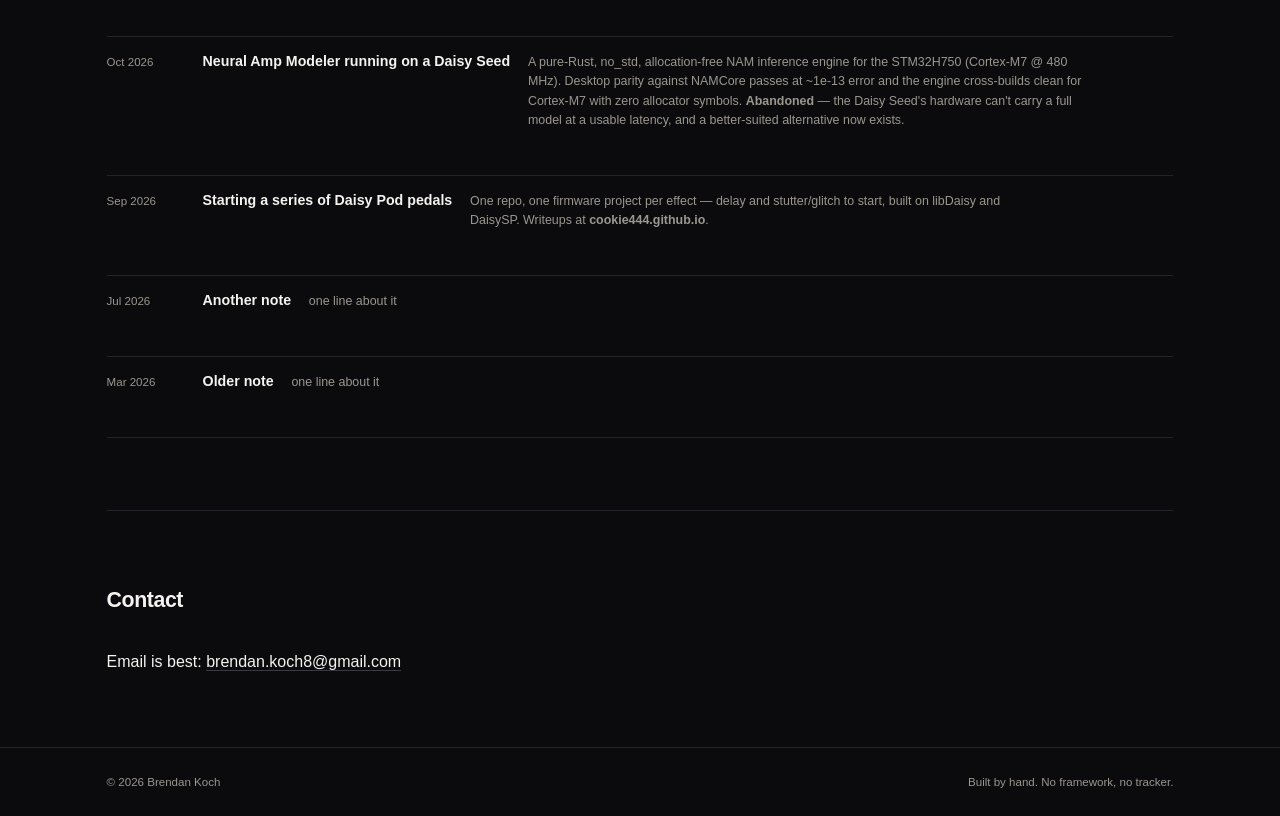
==== commit cdc13105: "Notes: mark NAM-on-Daisy-Seed abandoned (hardware limits, better alternative)" ====
--- a/index.html
+++ b/index.html
@@ -158,7 +158,7 @@
     <ul class="notes">
       <!-- ADD: newest first. -->
       <li><span class="date">Oct 2026</span><a href="https://github.com/cookie444/HX-Stomp-MCP">Reverse-engineering the HX Stomp USB protocol</a><span class="sub">An MCP server that drives a Line 6 HX Stomp over the same USB vendor protocol HX Edit uses &mdash; reversing the framing, channel/ack handshake, and MessagePack RPC, then exposing read and edit tools to an assistant. The handshake and codec pass against real hardware and a full 126-preset read-only backup completes cleanly, while host-side writes are parked and documented as unsafe after they repeatedly wedged the unit. No firmware or DFU path, ever.</span></li>
-      <li><span class="date">Oct 2026</span><a href="https://github.com/cookie444/nam-daisy-rs">Neural Amp Modeler running on a Daisy Seed</a><span class="sub">A pure-Rust, no_std, allocation-free NAM inference engine for the STM32H750 (Cortex-M7 @ 480 MHz). Desktop parity against NAMCore passes at ~1e-13 error and the engine cross-builds clean for Cortex-M7 with zero allocator symbols. On-hardware run still pending.</span></li>
+      <li><span class="date">Oct 2026</span><a href="https://github.com/cookie444/nam-daisy-rs">Neural Amp Modeler running on a Daisy Seed</a><span class="sub">A pure-Rust, no_std, allocation-free NAM inference engine for the STM32H750 (Cortex-M7 @ 480 MHz). Desktop parity against NAMCore passes at ~1e-13 error and the engine cross-builds clean for Cortex-M7 with zero allocator symbols. <strong>Abandoned</strong> &mdash; the Daisy Seed's hardware can't carry a full model at a usable latency, and a better-suited alternative now exists.</span></li>
       <li><span class="date">Sep 2026</span><a href="https://github.com/cookie444/Daisy-Pod-Projects">Starting a series of Daisy Pod pedals</a><span class="sub">One repo, one firmware project per effect &mdash; delay and stutter/glitch to start, built on libDaisy and DaisySP. Writeups at <a href="https://cookie444.github.io/">cookie444.github.io</a>.</span></li>
       <li><span class="date">Jul 2026</span><a href="#">Another note</a><span class="sub">one line about it</span></li>
       <li><span class="date">Mar 2026</span><a href="#">Older note</a><span class="sub">one line about it</span></li>
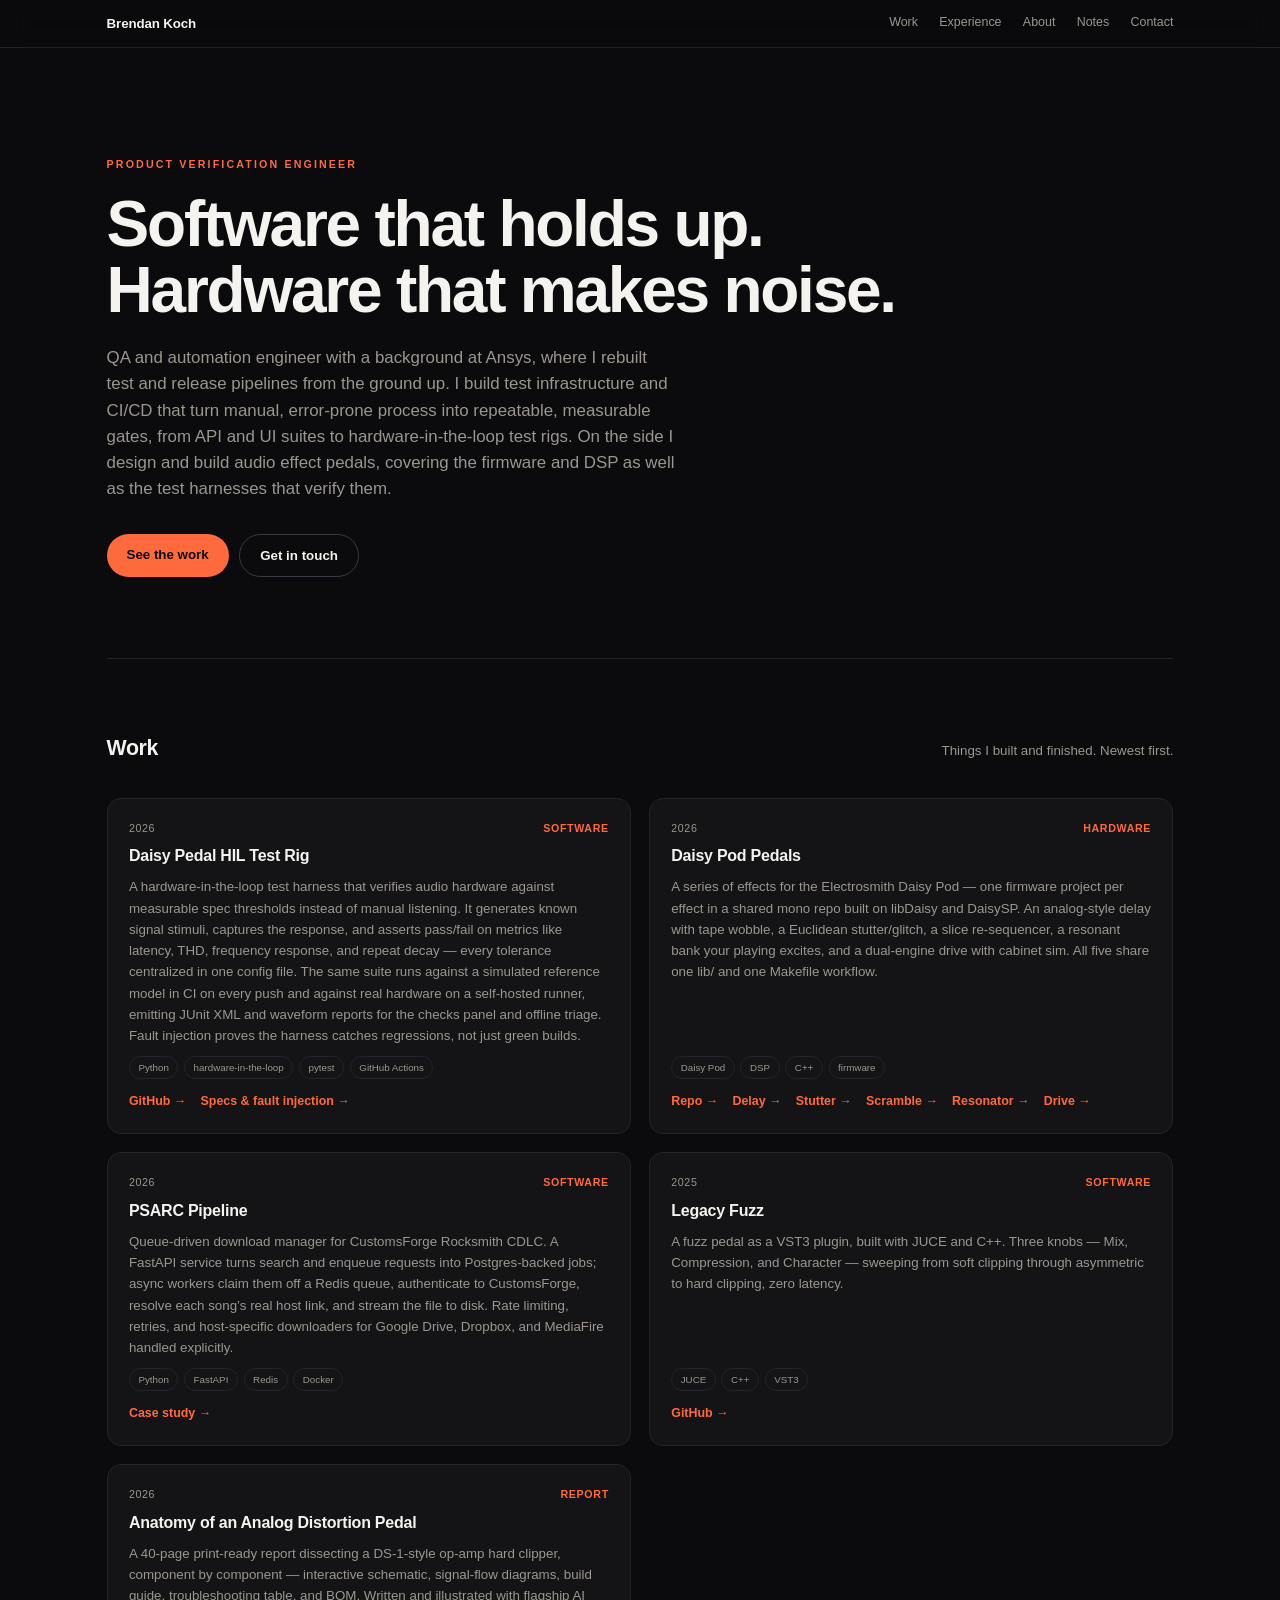
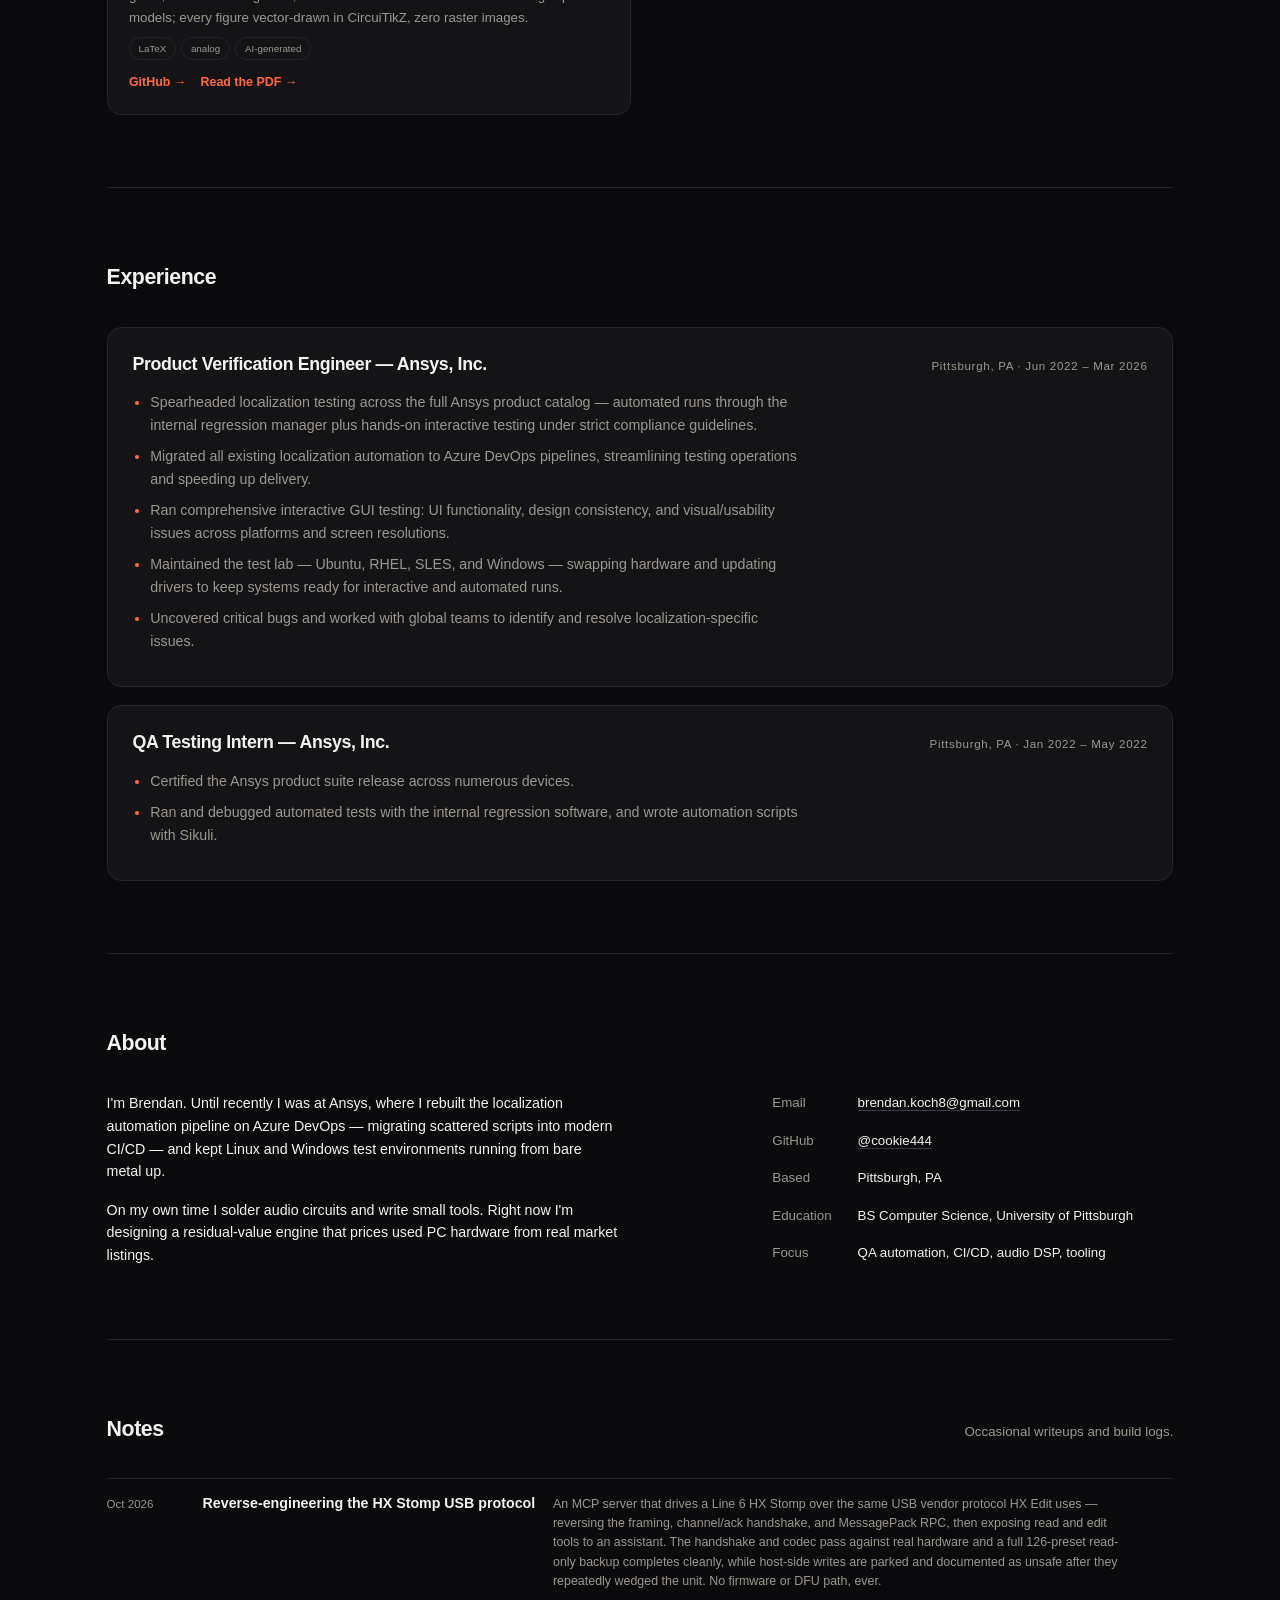
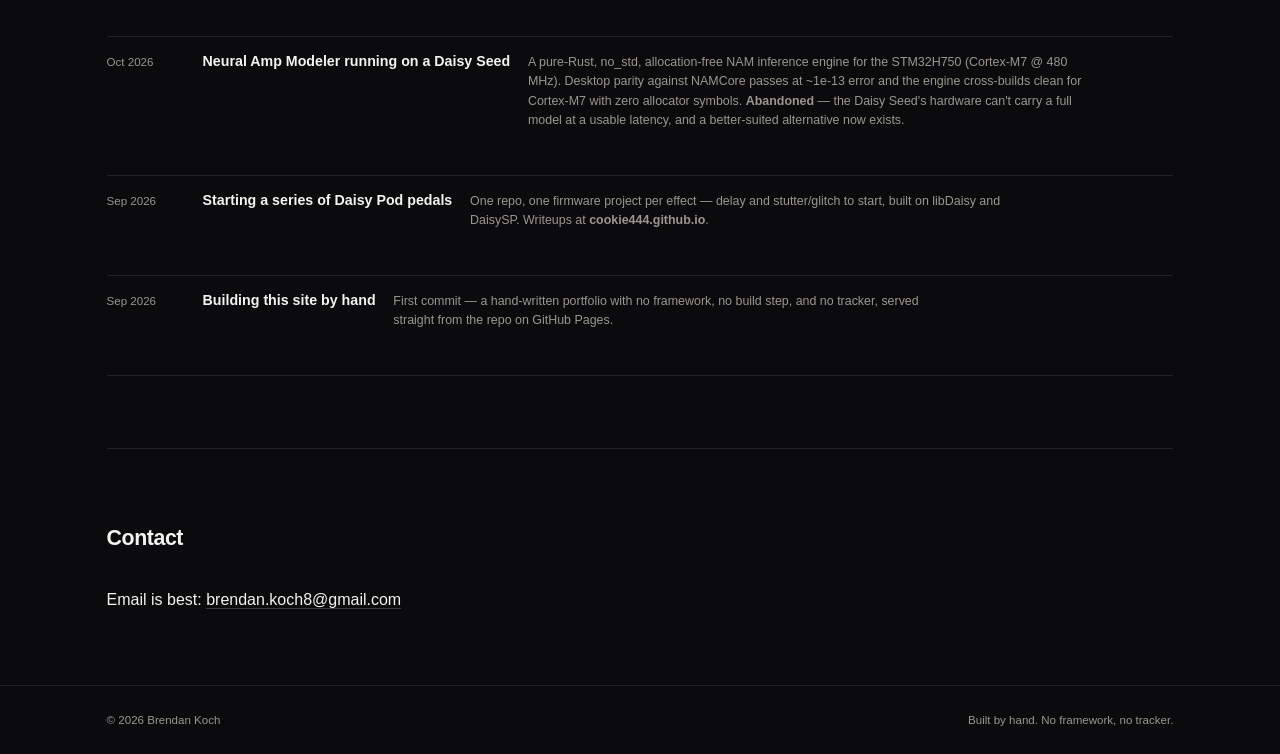
==== commit 20f54723: "Notes: drop placeholder notes; add site origin (first commit, Sep 2026)" ====
--- a/index.html
+++ b/index.html
@@ -160,8 +160,7 @@
       <li><span class="date">Oct 2026</span><a href="https://github.com/cookie444/HX-Stomp-MCP">Reverse-engineering the HX Stomp USB protocol</a><span class="sub">An MCP server that drives a Line 6 HX Stomp over the same USB vendor protocol HX Edit uses &mdash; reversing the framing, channel/ack handshake, and MessagePack RPC, then exposing read and edit tools to an assistant. The handshake and codec pass against real hardware and a full 126-preset read-only backup completes cleanly, while host-side writes are parked and documented as unsafe after they repeatedly wedged the unit. No firmware or DFU path, ever.</span></li>
       <li><span class="date">Oct 2026</span><a href="https://github.com/cookie444/nam-daisy-rs">Neural Amp Modeler running on a Daisy Seed</a><span class="sub">A pure-Rust, no_std, allocation-free NAM inference engine for the STM32H750 (Cortex-M7 @ 480 MHz). Desktop parity against NAMCore passes at ~1e-13 error and the engine cross-builds clean for Cortex-M7 with zero allocator symbols. <strong>Abandoned</strong> &mdash; the Daisy Seed's hardware can't carry a full model at a usable latency, and a better-suited alternative now exists.</span></li>
       <li><span class="date">Sep 2026</span><a href="https://github.com/cookie444/Daisy-Pod-Projects">Starting a series of Daisy Pod pedals</a><span class="sub">One repo, one firmware project per effect &mdash; delay and stutter/glitch to start, built on libDaisy and DaisySP. Writeups at <a href="https://cookie444.github.io/">cookie444.github.io</a>.</span></li>
-      <li><span class="date">Jul 2026</span><a href="#">Another note</a><span class="sub">one line about it</span></li>
-      <li><span class="date">Mar 2026</span><a href="#">Older note</a><span class="sub">one line about it</span></li>
+      <li><span class="date">Sep 2026</span><a href="https://github.com/cookie444/cookie444.github.io">Building this site by hand</a><span class="sub">First commit &mdash; a hand-written portfolio with no framework, no build step, and no tracker, served straight from the repo on GitHub Pages.</span></li>
     </ul>
   </section>
 
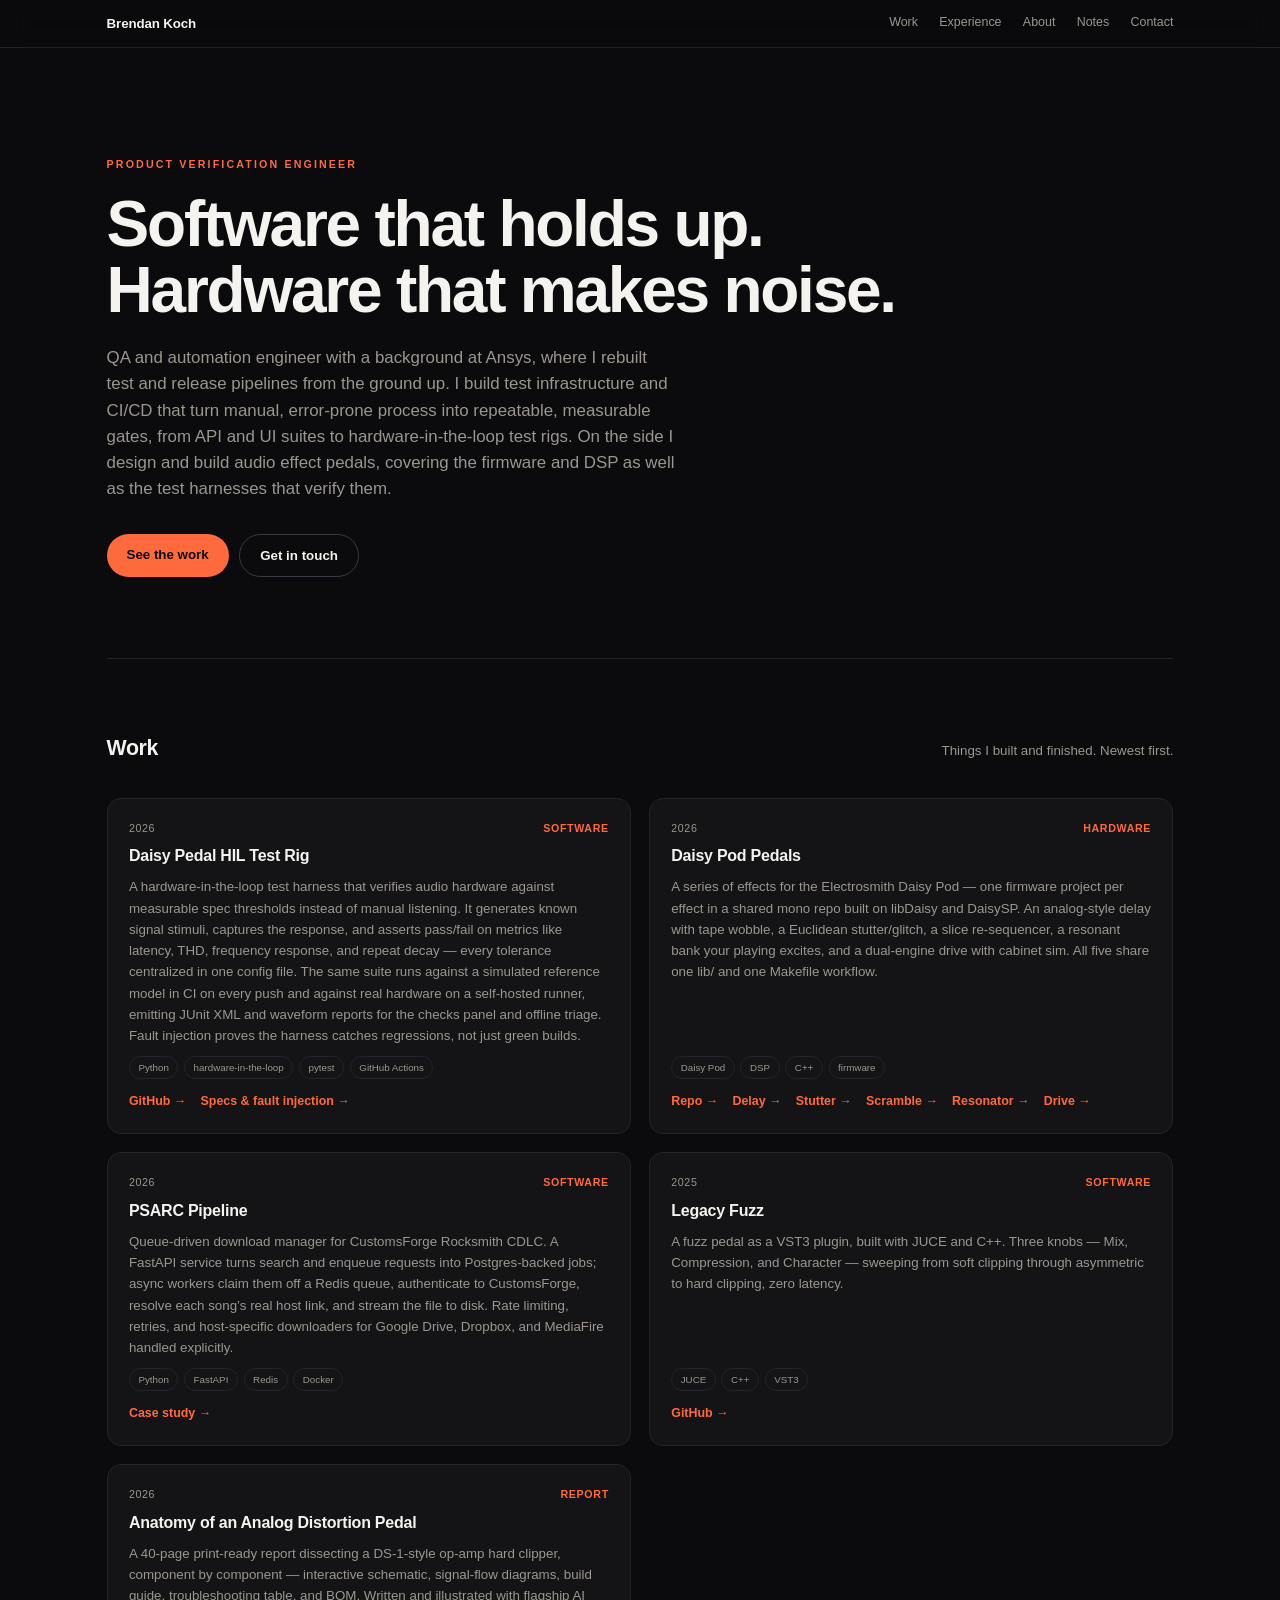
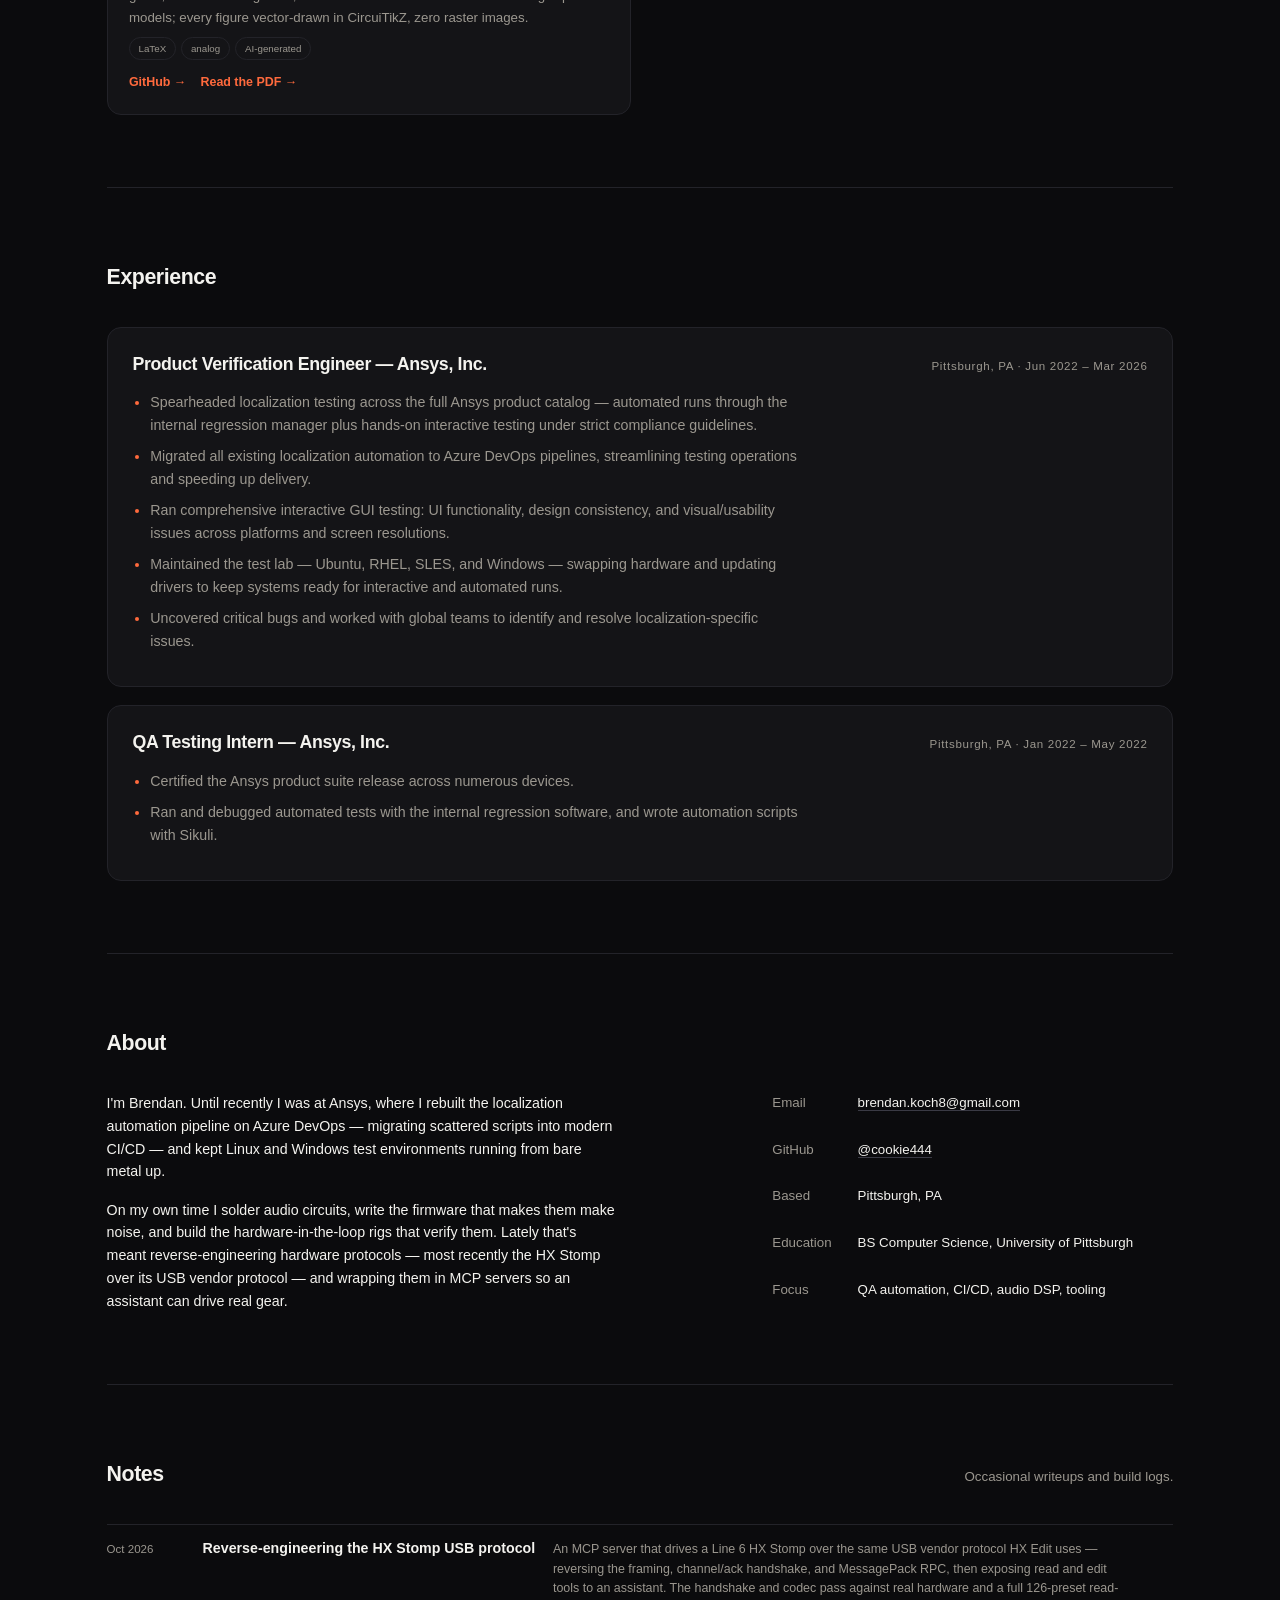
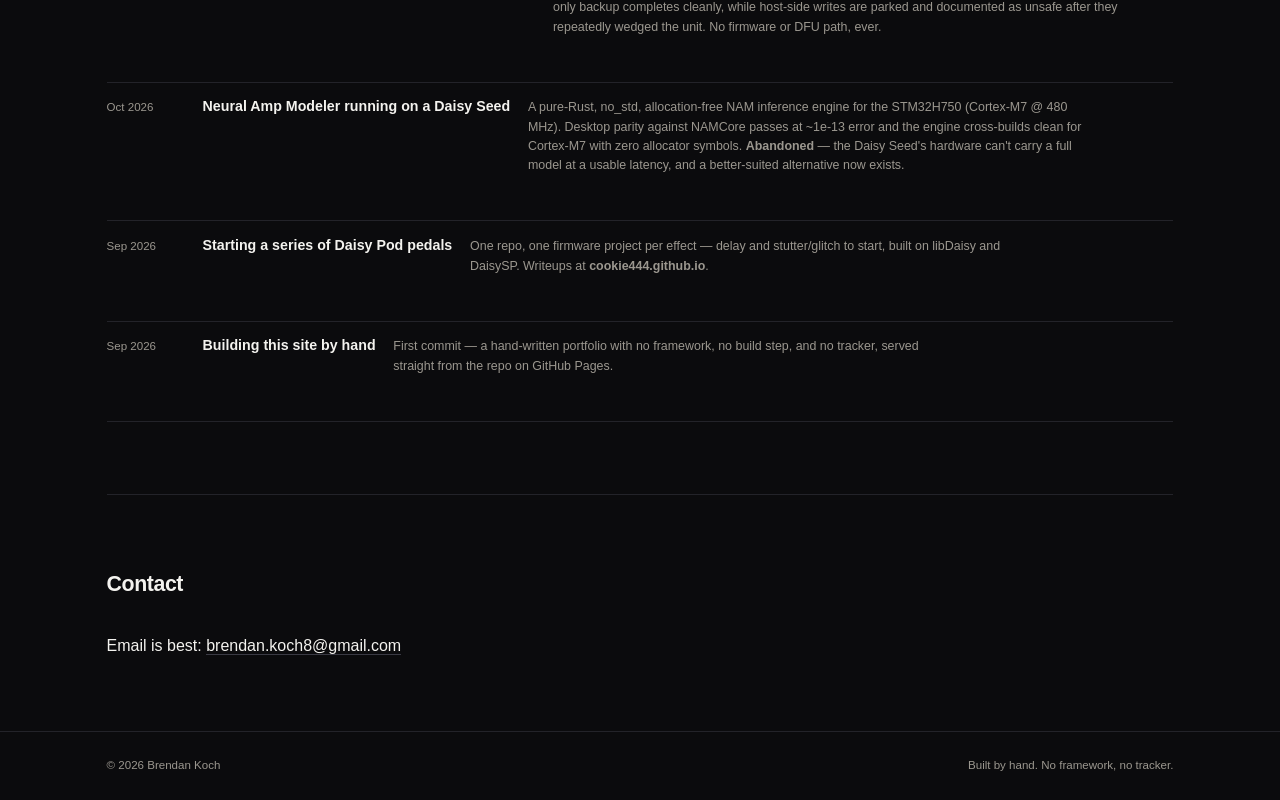
==== commit 0b60a7df: "About: refresh side-project bio to current work (pedals, HIL rigs, protocol RE/MCP)" ====
--- a/index.html
+++ b/index.html
@@ -138,7 +138,7 @@
     <div class="about-cols">
       <div class="prose">
         <p>I'm Brendan. Until recently I was at Ansys, where I rebuilt the localization automation pipeline on Azure DevOps &mdash; migrating scattered scripts into modern CI/CD &mdash; and kept Linux and Windows test environments running from bare metal up.</p>
-        <p>On my own time I solder audio circuits and write small tools. Right now I'm designing a residual-value engine that prices used PC hardware from real market listings.</p>
+        <p>On my own time I solder audio circuits, write the firmware that makes them make noise, and build the hardware-in-the-loop rigs that verify them. Lately that's meant reverse-engineering hardware protocols &mdash; most recently the HX Stomp over its USB vendor protocol &mdash; and wrapping them in MCP servers so an assistant can drive real gear.</p>
       </div>
       <dl class="facts">
         <div><dt>Email</dt><dd><a href="mailto:brendan.koch8@gmail.com">brendan.koch8@gmail.com</a></dd></div>
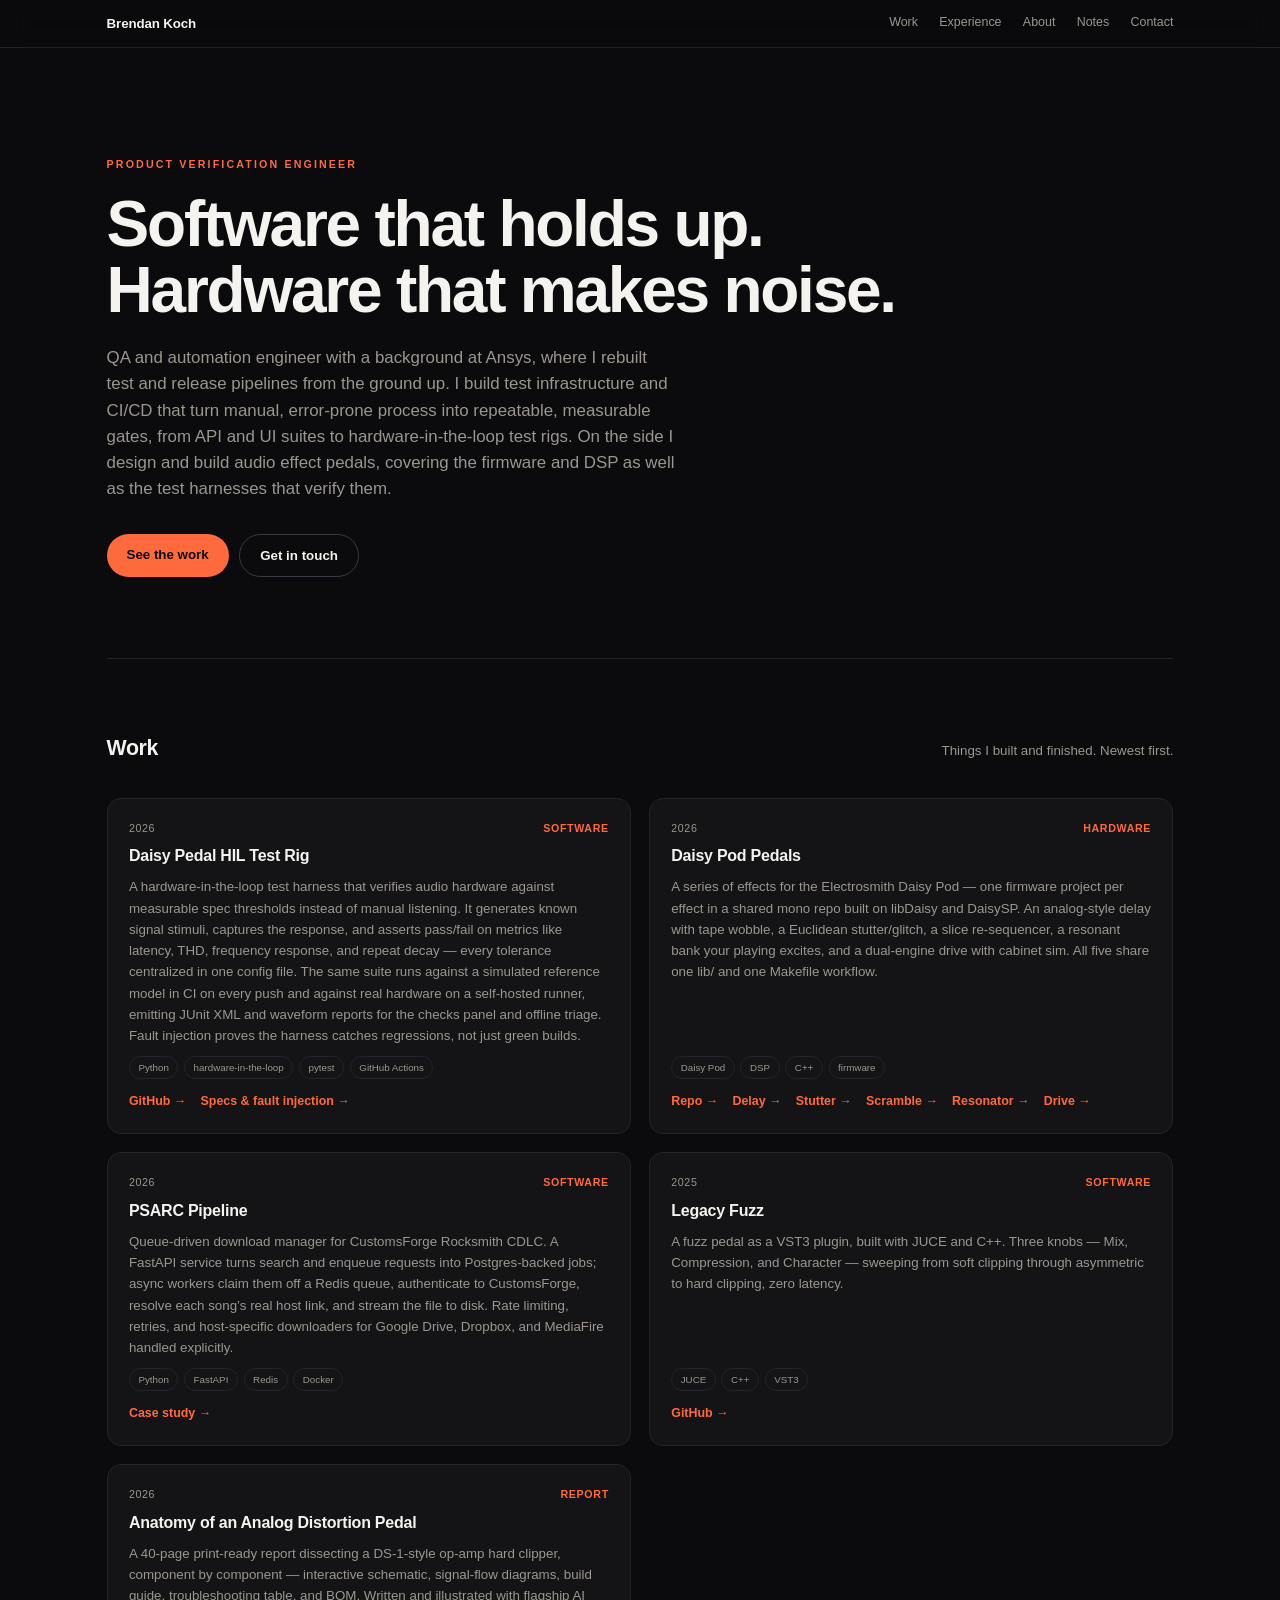
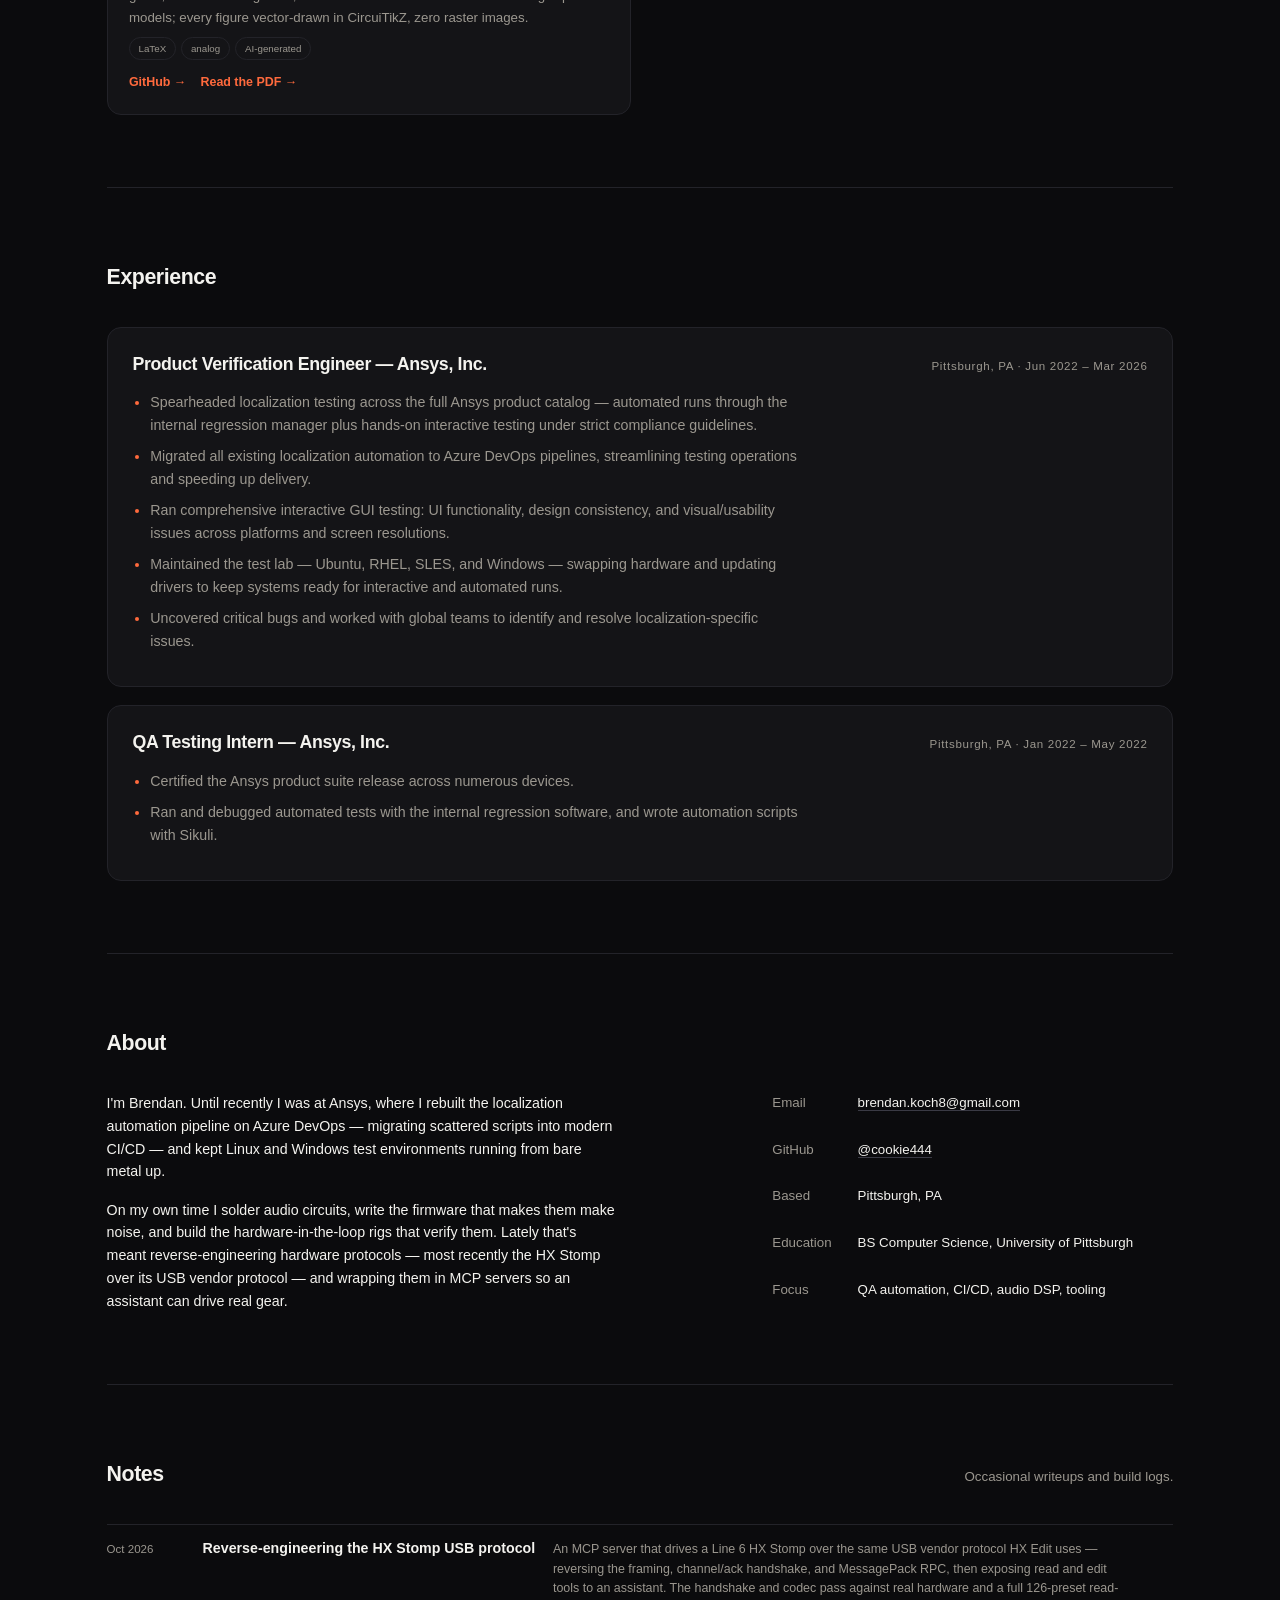
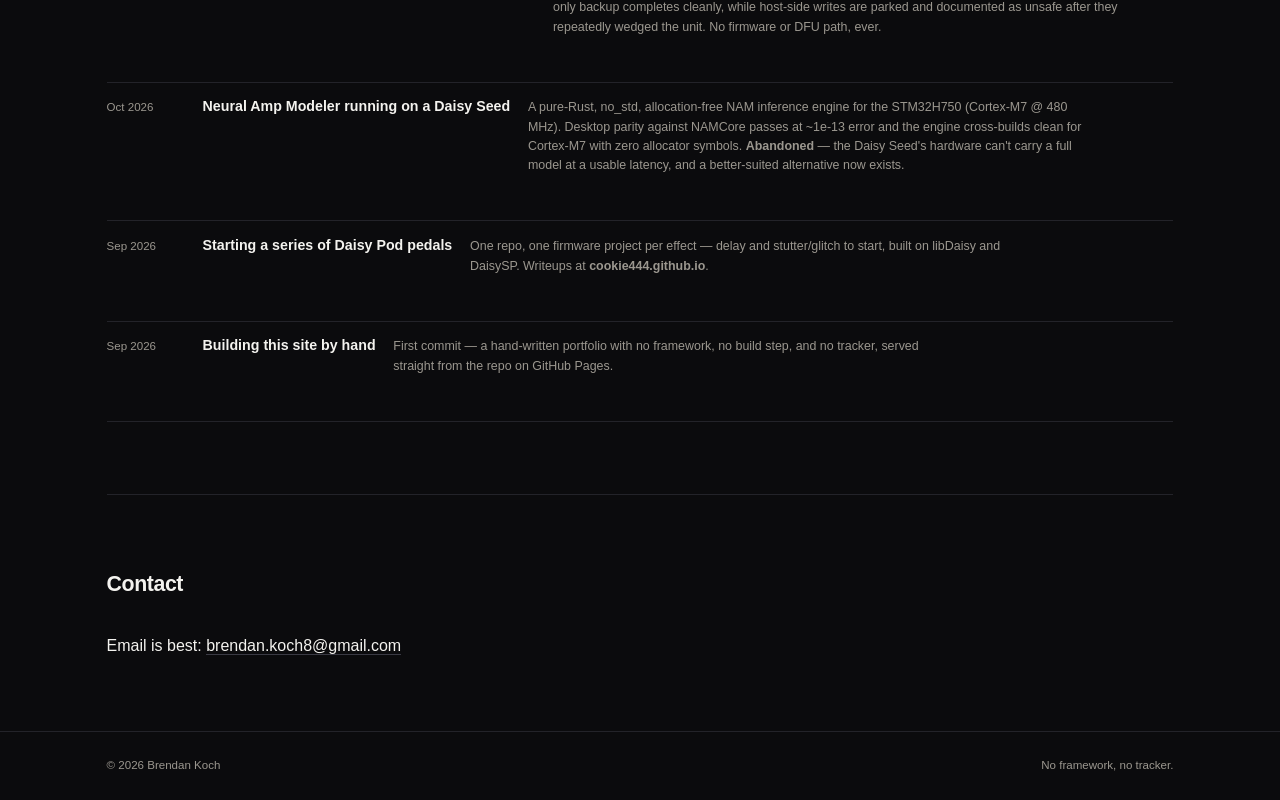
==== commit d78fda37: "Footer: drop 'Built by hand.' tagline (keep 'No framework, no tracker.')" ====
--- a/index.html
+++ b/index.html
@@ -176,7 +176,7 @@
 <footer class="footer">
   <div class="footer-inner">
     <p>&copy; 2026 Brendan Koch</p>
-    <p>Built by hand. No framework, no tracker.</p>
+    <p>No framework, no tracker.</p>
   </div>
 </footer>
 
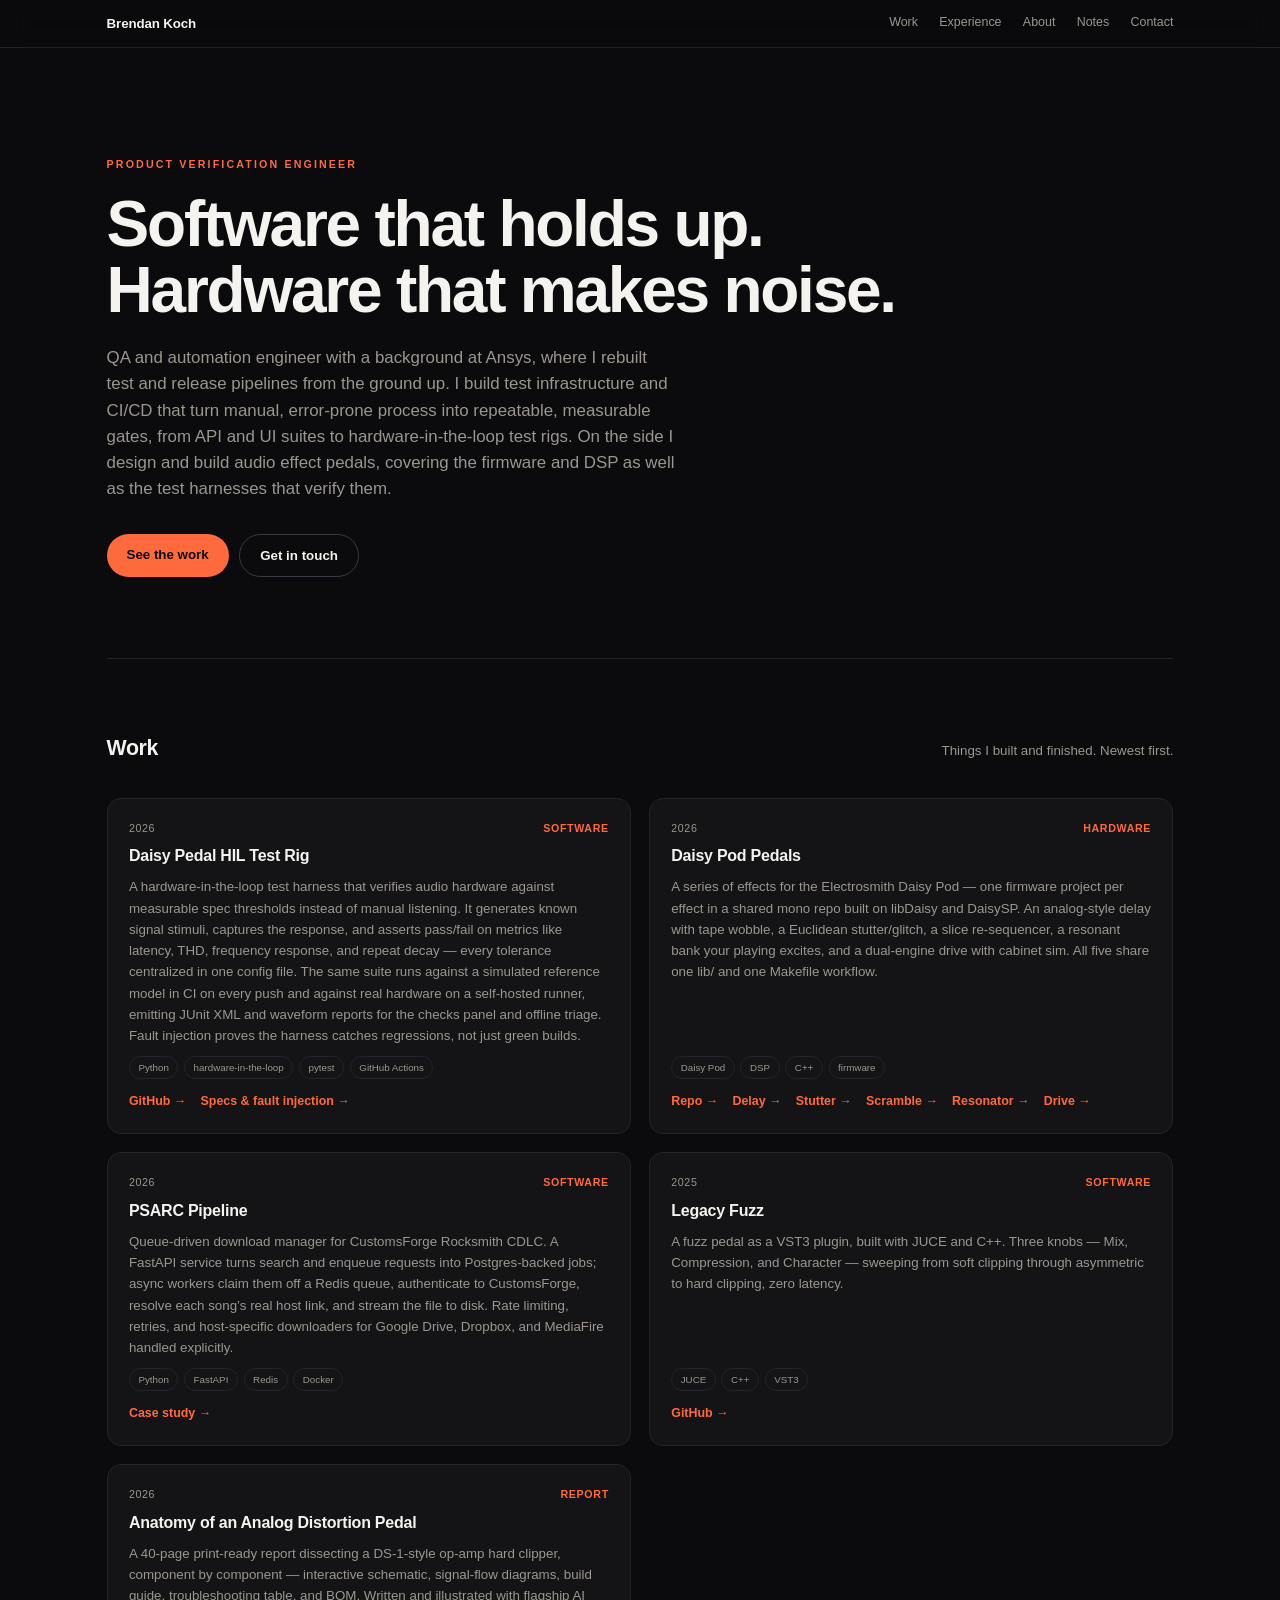
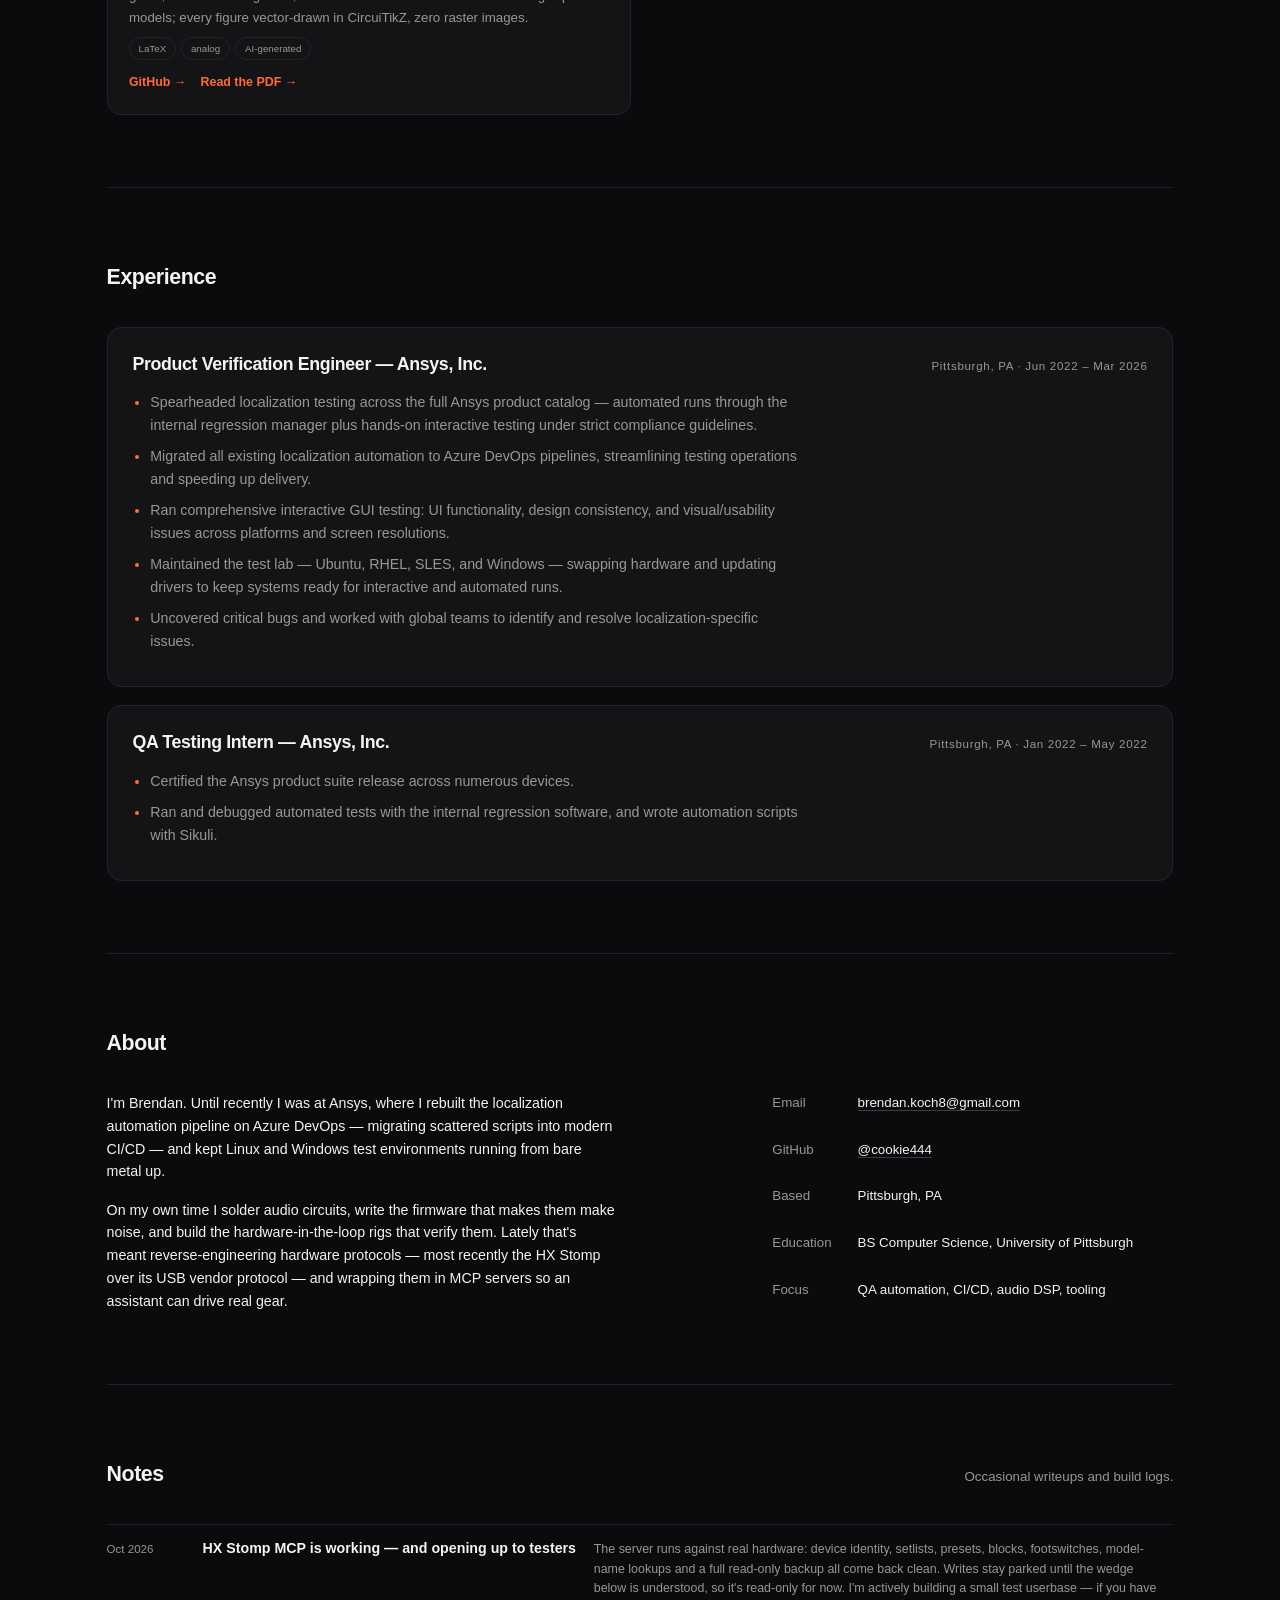
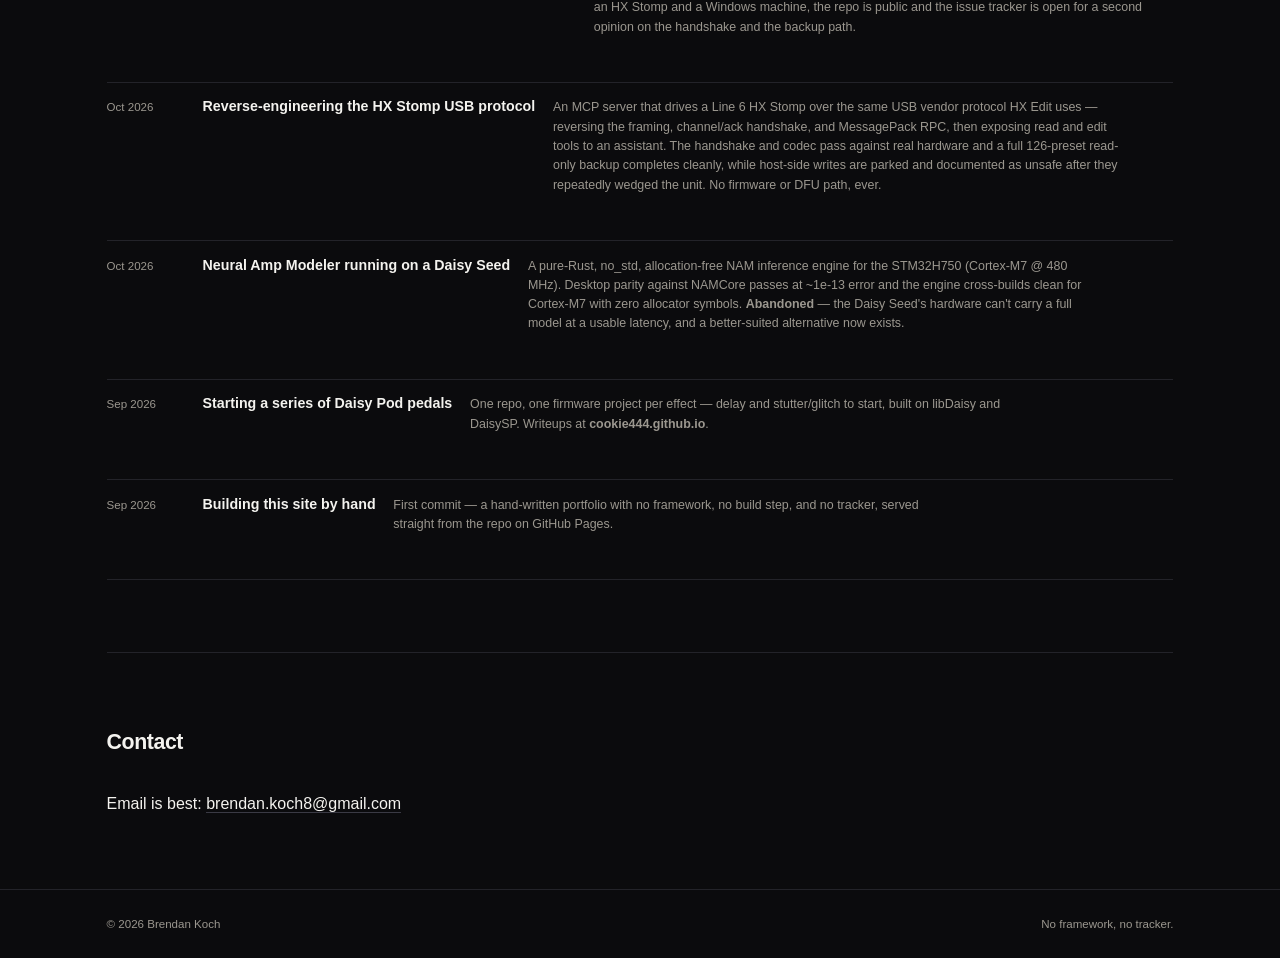
==== commit ed4cf93f: "Notes: HX Stomp MCP is working; recruiting test users" ====
--- a/index.html
+++ b/index.html
@@ -157,6 +157,7 @@
     </div>
     <ul class="notes">
       <!-- ADD: newest first. -->
+      <li><span class="date">Oct 2026</span><a href="https://github.com/cookie444/HX-Stomp-MCP">HX Stomp MCP is working &mdash; and opening up to testers</a><span class="sub">The server runs against real hardware: device identity, setlists, presets, blocks, footswitches, model-name lookups and a full read-only backup all come back clean. Writes stay parked until the wedge below is understood, so it's read-only for now. I'm actively building a small test userbase &mdash; if you have an HX Stomp and a Windows machine, the repo is public and the issue tracker is open for a second opinion on the handshake and the backup path.</span></li>
       <li><span class="date">Oct 2026</span><a href="https://github.com/cookie444/HX-Stomp-MCP">Reverse-engineering the HX Stomp USB protocol</a><span class="sub">An MCP server that drives a Line 6 HX Stomp over the same USB vendor protocol HX Edit uses &mdash; reversing the framing, channel/ack handshake, and MessagePack RPC, then exposing read and edit tools to an assistant. The handshake and codec pass against real hardware and a full 126-preset read-only backup completes cleanly, while host-side writes are parked and documented as unsafe after they repeatedly wedged the unit. No firmware or DFU path, ever.</span></li>
       <li><span class="date">Oct 2026</span><a href="https://github.com/cookie444/nam-daisy-rs">Neural Amp Modeler running on a Daisy Seed</a><span class="sub">A pure-Rust, no_std, allocation-free NAM inference engine for the STM32H750 (Cortex-M7 @ 480 MHz). Desktop parity against NAMCore passes at ~1e-13 error and the engine cross-builds clean for Cortex-M7 with zero allocator symbols. <strong>Abandoned</strong> &mdash; the Daisy Seed's hardware can't carry a full model at a usable latency, and a better-suited alternative now exists.</span></li>
       <li><span class="date">Sep 2026</span><a href="https://github.com/cookie444/Daisy-Pod-Projects">Starting a series of Daisy Pod pedals</a><span class="sub">One repo, one firmware project per effect &mdash; delay and stutter/glitch to start, built on libDaisy and DaisySP. Writeups at <a href="https://cookie444.github.io/">cookie444.github.io</a>.</span></li>
